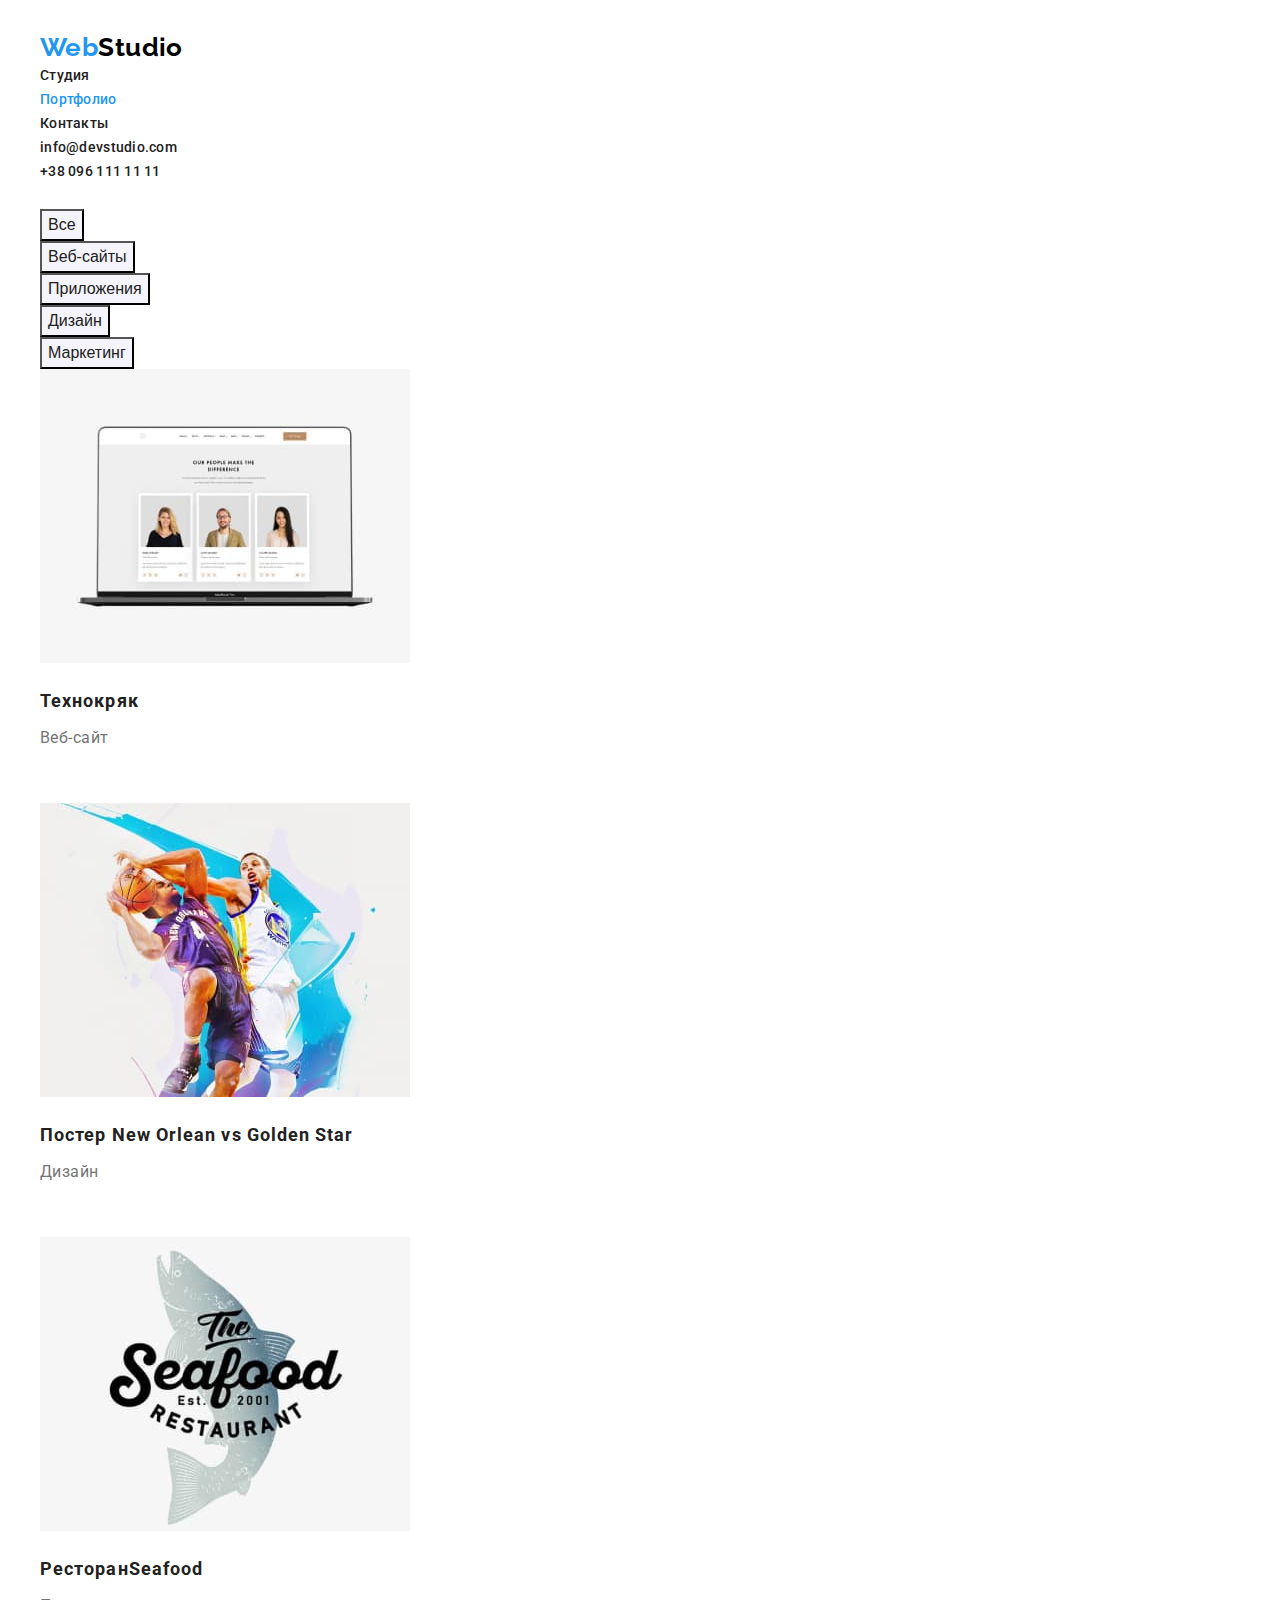
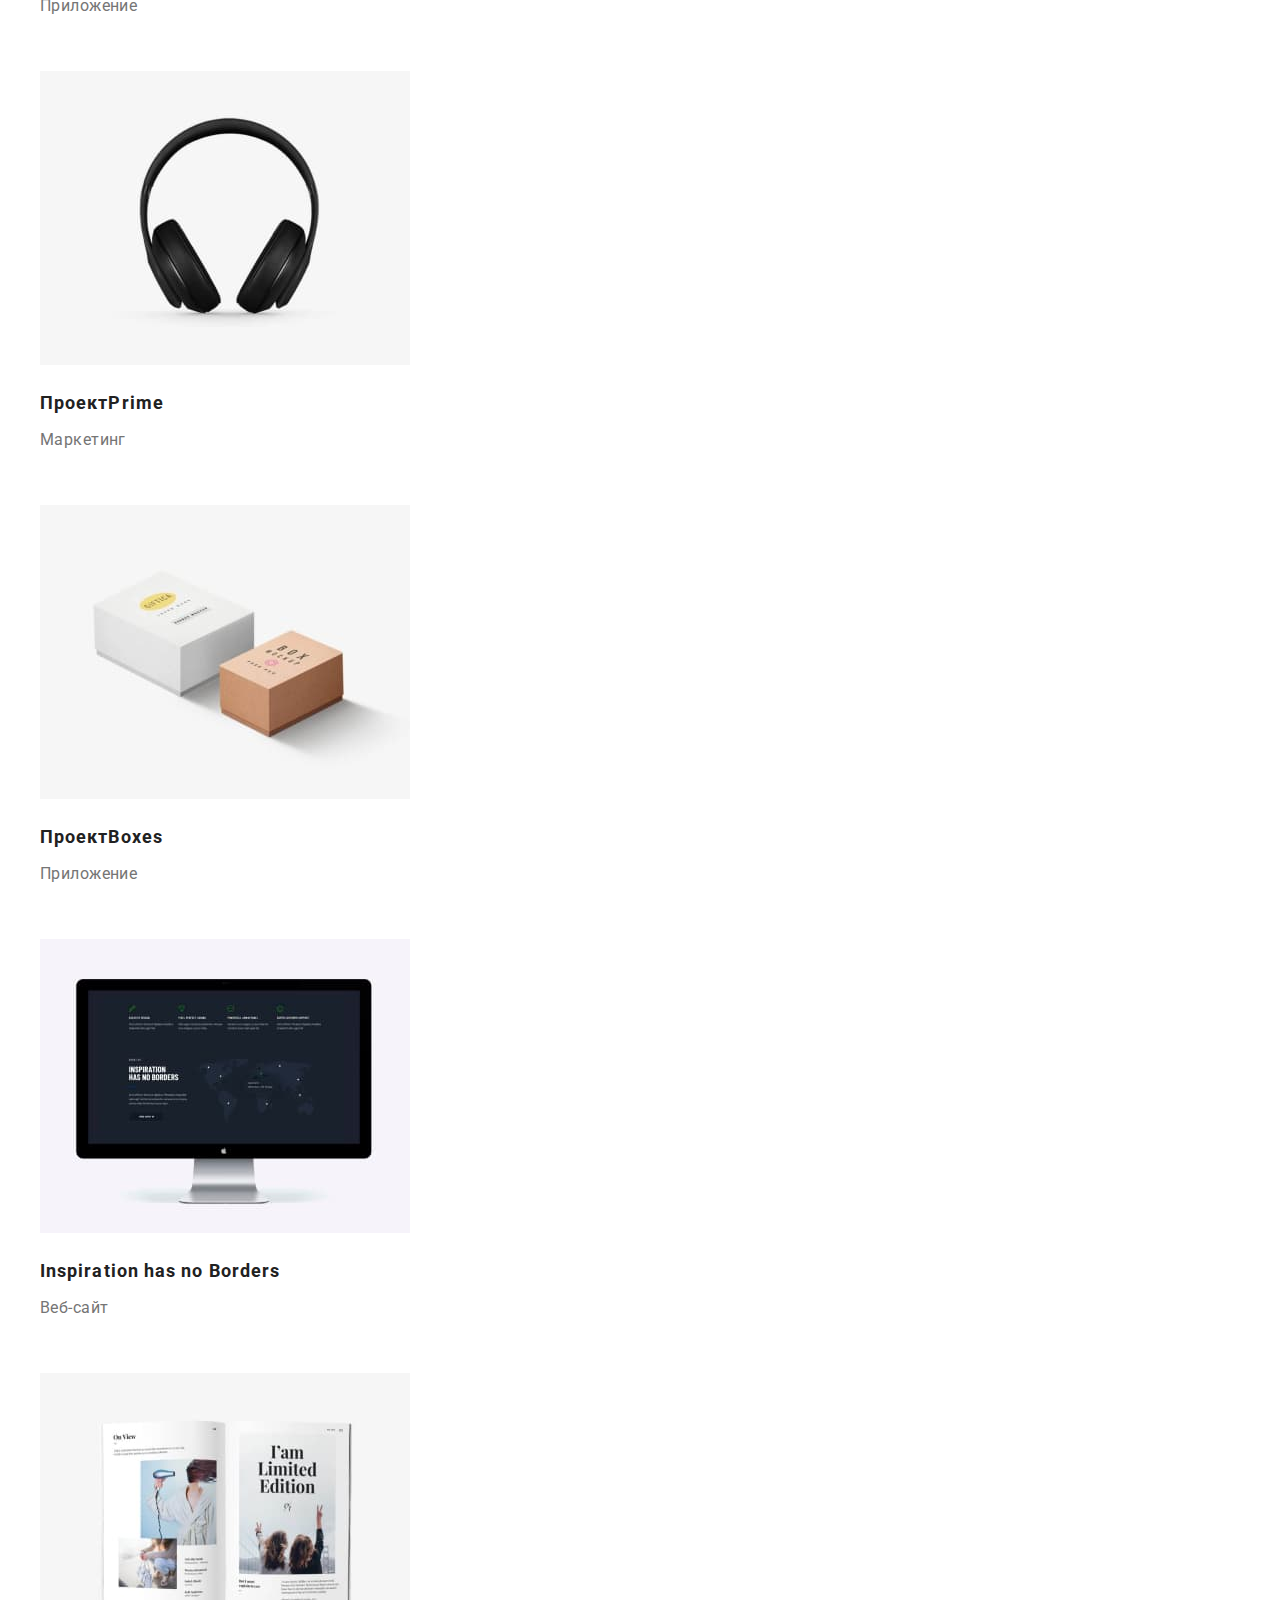
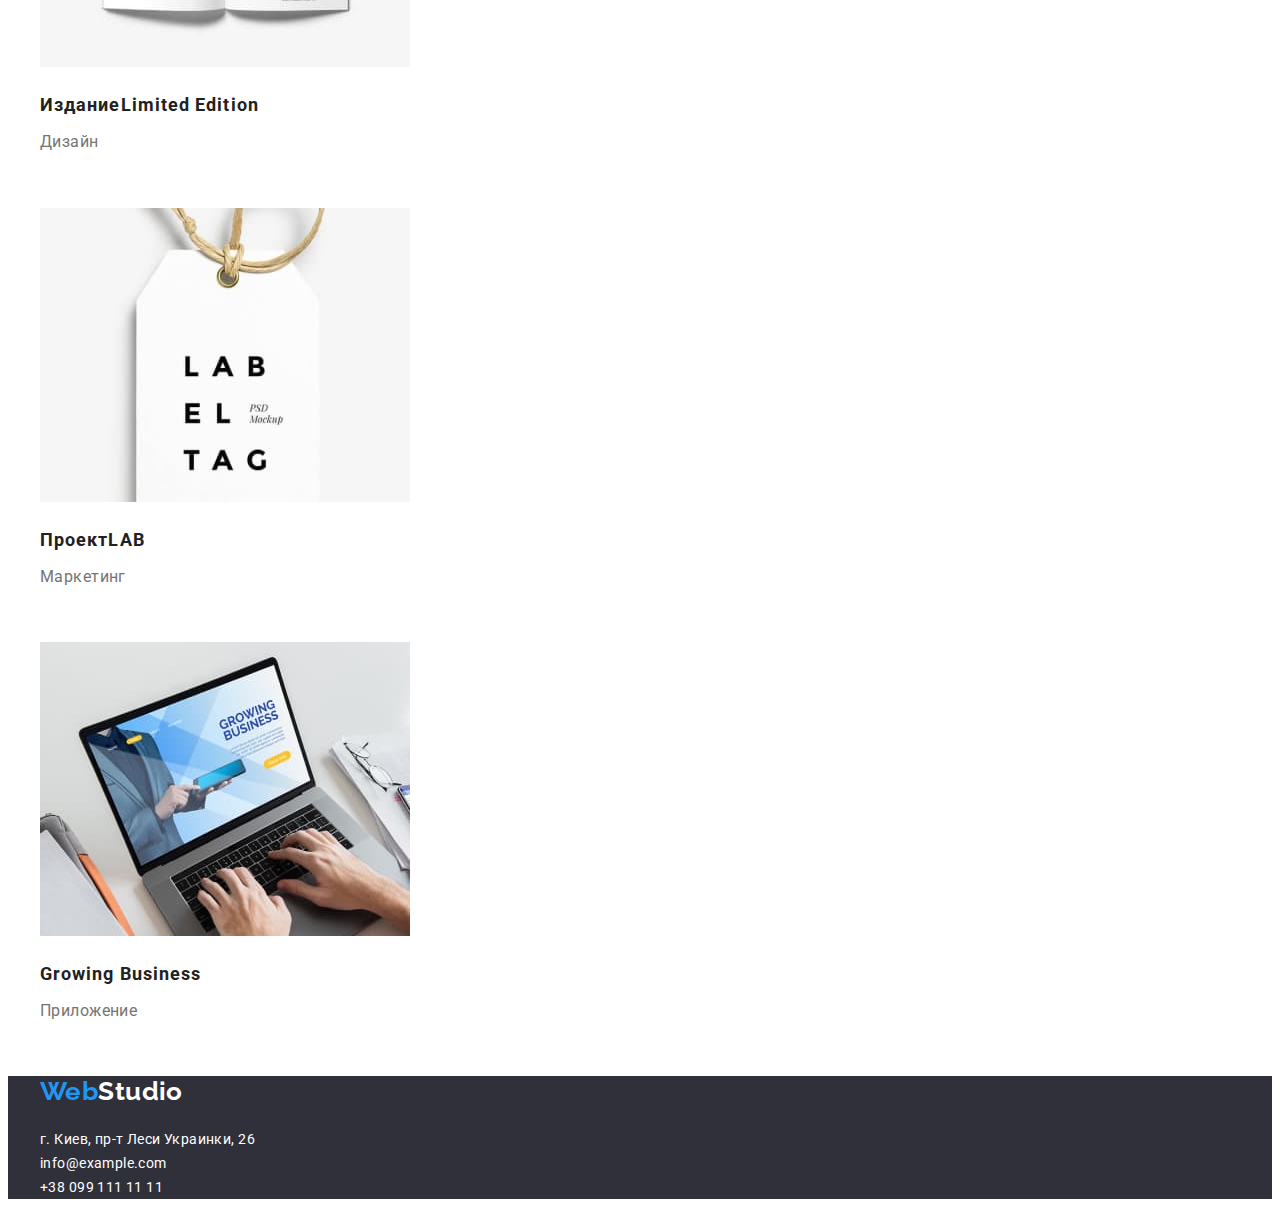
==== portfolio.html @ 430bfb93 "контейнер 1200" ====
<!DOCTYPE html>
<html lang="ru">
<head>
    <meta charset="UTF-8">
    <meta http-equiv="X-UA-Compatible" content="IE=edge">
    <meta name="viewport" content="width=device-width, initial-scale=1.0">
    <title >Студия</title>
    <link rel="preconnect" href="https://fonts.googleapis.com">
    <link rel="preconnect" href="https://fonts.gstatic.com" crossorigin>
    <link href="https://fonts.googleapis.com/css2?family=Raleway:wght@700&family=Roboto:wght@400;500;700;900&display=swap"
          rel="stylesheet">
    <link rel="stylesheet" href="css/styles.css">
</head>
<body>
  <header class="header">
      <div class="container">
      <nav>
          <a href="./index.html" class="link header-logo"><span class="header-logo-design">Web</span>Studio</a>
      <ul class="header-site-nav">
        <li class="list"><a href="./index.html" class="link">Студия</a></li>
        <li class="list"><a href="./portfolio.html" class="link header-current">Портфолио</a></li>
        <li class="list"><a href="" class="link">Контакты</a></li>
      </ul>
      </nav>
      <ul class="header-site-auth">
        <li class="list"><a href="mailto:info@devstudio.com" class="link" target="blank" rel="noopener noreferrer">info@devstudio.com</a></li>
        <li class="list"><a href="tel:+380961111111" class="link">+38 096 111 11 11</a></li>  
      </ul> 
    </div>
  </header> 
  <main>
<!--Навигация по проектам-->
      <section class="section">    
        <div class="container">  
        <h2 class="section-title gallery-visually-hidden">Галерея</h2>
        <ul>
            <li class="list"><button type="button" class="sacondary-button">Все</button></li>
            <li class="list"><button type="button" class="sacondary-button">Веб-сайты</button></li>
            <li class="list"><button type="button" class="sacondary-button">Приложения</button></li>
            <li class="list"><button type="button" class="sacondary-button">Дизайн</button></li>
            <li class="list"><button type="button" class="sacondary-button">Маркетинг</button></li>
        </ul>
<!--Проекты-->         
        <ul class="gallery">
            <li class="list">
                <img class="gallery-photo"
                     src="./images/img-8.jpg" 
                     alt="изображение странички веб-сайта ТЕХНОКРЯК " 
                     width="370" height="294"/>
                <h3 class="title-works">Технокряк</h3>
                <p class="kind-works">Веб-сайт</p>
            </li>
            <li class="list">
                <img class="gallery-photo"
                     src="./images/img-9.jpg" 
                     alt="Постер с изображением двух баскетболистов" 
                     width="370" height="294"/>
                <h3 class="title-works" >Постер <span lang="en">New Orlean vs Golden Star</span></h3>
                <p class="kind-works">Дизайн</p>
            </li>
            <li class="list">
                <img class="gallery-photo"
                     src="./images/img-10.jpg" 
                     alt="Эмблема ресторана Seafood" 
                     width="370" height="294"/>
                <h3 class="title-works">Ресторан<span lang="en">Seafood</span></h3>
                <p class="kind-works">Приложение</p>
            </li>
            <li class="list">
                <img class="gallery-photo"
                     src="./images/img-11.jpg" 
                     alt="Накладные наушники" 
                     width="370" height="294"/>
                <h3 class="title-works">Проект<span lang="en">Prime</span></h3>
                <p class="kind-works">Маркетинг</p>
            </li>
            <li class="list">
                <img class="gallery-photo"
                     src="./images/img-12.jpg" 
                     alt="Две брендовые коробки" 
                     width="370" height="294"/>
                <h3 class="title-works">Проект<span lang="en">Boxes</span></h3>
                <p class="kind-works">Приложение</p>
            </li>
            <li class="list">
                <img class="gallery-photo"
                     src="./images/img-13.jpg" 
                     alt="Монитор" 
                     width="370" height="294"/>
                <h3 class="title-works"><span lang="en">Inspiration has no Borders</span></h3>
                <p class="kind-works">Веб-сайт</p>
            </li>
            <li class="list">
                <img class="gallery-photo"
                     src="./images/img-14.jpg" 
                     alt="Разворот журнала" 
                     width="370" height="294"/>
                <h3 class="title-works">Издание<span lang="en">Limited Edition</span></h3>
                <p class="kind-works">Дизайн</p>
            </li>
            <li class="list">
                <img class="gallery-photo"
                     src="./images/img-15.jpg" 
                     alt="Лейба" 
                     width="370" height="294"/>
                <h3 class="title-works">Проект<span lang="en">LAB</span></h3>
                <p class="kind-works">Маркетинг</p>
            </li>
            <li class="list">
                <img class="gallery-photo"
                     src="./images/img-16.jpg" 
                     alt="Лейба" 
                     width="370" height="294"/>
                <h3 class="title-works"><span lang="en">Growing Business</span></h3>
                <p class="kind-works">Приложение</p>
            </li>
        </ul>  
           </div>
    </section>
    </main>
<footer class="footer">
    <div class="container">  
    <a href="./index.html" class="link logo footer-logo"><span class="footer-logo-design">Web</span>Studio</a>
    <address class="footer-contact">         
        <ul class="futer-item">
            <li class="list">
              <a href="https://goo.gl/maps/m2iQLEwshqFkQVWR6" target="blank" rel="noopener noreferrer" 
              class="link contact-location">г. Киев, пр-т Леси Украинки, 26</a></li>
            <li class="list">
              <a href="mailto:info@example.com" target="blank" rel="noopener noreferrer" class="link">
                info@example.com</a></li>
            <li class="list">
              <a href="tel:+380991111111" class="link">+38 099 111 11 11</a></li>
       </ul>
    </address>  
    </div> 
</footer>
</body>
</html>
---- css/styles.css ----
:root {
    --primary-text-color: #757575;
    --title-text-color: #212121;
    --accent-color: #2196f3;
    --white-color: #ffffff;
    --logo-text-color: #000000;
    --sacondary-white-color: #ffffff;
    --primary-background-color: #f5f4fa;
    --sacondary-background-color: #e5e5e5;
    --footer-bacground-color: #2f303a;}  
  body {
    font-family: Roboto, sans-serif;
    color: var(--primary-text-color);
    
    font-size: 14px;
    line-height: 1.71;
    letter-spacing: 0.03em;}  
    
    p, h1, h2, h3, h4, h5, h6 {margin: 0;}
    ul {margin: 0; padding: 0;}

    button {cursor: pointer;}

    img {display: block;}

  .list {list-style: none;}
  .link {text-decoration: none;}  

.container {
  width: 1200px;
  padding-left: 15px;
  padding-right: 15px;
  margin: 0 auto;  
}

  .header-logo {
    font-family: Raleway;
    font-weight: 700;
    font-size: 26px;
    line-height: 1.19;
    color: var(--logo-text-color);}
  .header-logo-design {color: var(--accent-color);}
  /* .logo:hover,.logo:focus {color: var(--accent-color);} */  
  .section-title {
    font-weight: 700;
    font-size: 36px;
    line-height: 1.17;
    text-align: center;
    color: var(--title-text-color);}  
  .advantage-visually-hidden {
    position: absolute;
    width: 1px;
    height: 1px;
    margin: -1px;
    padding: 0;
    overflow: hidden;
    border: 0;
    clip: rect(0 0 0 0);}
/* Навигация */  
  .header {
    background-color: var(--white-color);
    padding-top: 24px;
    padding-bottom: 25px;}  

  .header-site-nav .link:hover,
  .header-site-nav .link:focus,
  .header-site-auth .link:hover,
  .header-site-auth .link:focus,
  .futer-item .link:hover,
  .futer-item .link:focus {color: var(--accent-color);}
  
  .header-site-nav .link {
    font-weight: 500;
    line-height: 1.14;
    letter-spacing: 0.02em;
    color: var(--title-text-color);}
  .header-site-nav .link.header-current {color: var(--accent-color);}  
  .header-site-auth .link {
    font-weight: 500;
    line-height: 1.14;
    letter-spacing: 0.02em;
    color: var(--title-text-color);}  
/* Герой */    
.hero {background-color: #2f303a;
       
       padding: 200px 452px 200px 452px;     
   }
.hero-title {
    font-weight: 900;
    font-size: 44px;
    line-height: 1.36;
    text-align: center;
    letter-spacing: 0.06em;
    text-transform: uppercase;
    color: var(--white-color);}
        
    .hero-button {
    font-weight: 700;
    font-size: 16px;
    line-height: 1.88;
    letter-spacing: 0.06em;
    color: var(--white-color);
    background-color: #188ce8;   
    margin-top: 40px;
    }
  .container-hero { 
  height: 600px;  
  padding-top: 200px;
  padding-left: 452px;
  padding-right: 452px;
  padding-bottom: 280px;
   }
      
/* Преимущества */  
    .section-advantage {
      padding-top: 94px;
      padding-bottom: 94px;
    }
    
    .advantage-title {
    font-weight: 700;
    line-height: 1.14;
    text-transform: uppercase;
    color: var(--title-text-color);
    margin-bottom: 10px;
     }

/* Чем мы занимаемся */
   .directions-photo {display: block;}  
/* Наша команда */
    .our-team .our-team-employee {
    font-weight: 500;
    font-size: 16px;
    line-height: 1.19;
    color: var(--title-text-color);}  
   .our-team .our-team-position {
    font-size: 16px;
    line-height: 1.19;}  
/* Футер */  
   .footer {background-color: var(--footer-bacground-color);}
   .footer-logo {
    font-family: Raleway;
    font-weight: 700;
    font-size: 26px;
    line-height: 1.19;
    color: var(--white-color);}  
    .footer-logo-design {color: var(--accent-color);}
    .footer-contact .futer-item {margin-top: 20px;}  
    .footer-contact {font-style: normal;}  
    .futer-item .link {color: var(--sacondary-white-color);}
    .footer-contact .contact-location {color: var(--white-color);}  
/* Кнопки */
    .sacondary-button:hover {
    color: var(--white-color);
    background-color: var(--accent-color);}
   .hero-primary-button {
    color: var(--white-color);
    background-color: var(--accent-color);
    cursor: pointer;}
   .sacondary-button {
    color: var(--title-text-color);
    background-color: var(--primary-background-color);
    font-weight: 500;
    font-size: 16px;
    line-height: 1.63;
    cursor: pointer;}  
 
    /* Портфолио */  
/* Навигация по проектам */  
   .gallery-visually-hidden {
    position: absolute;
    width: 1px;
    height: 1px;
    margin: -1px;
    padding: 0;
    overflow: hidden;
    border: 0;
    clip: rect(0 0 0 0);}
   .list .title-works {
    margin-top: 0px;
    margin-bottom: 4px;
    padding-top: 0px;
    padding-bottom: 0px;
 /* background-color: yellow; */
    font-weight: 700;
    font-size: 18px;
    line-height: 2;
    letter-spacing: 0.06em;
    color: var(--title-text-color);}
  .list .kind-works {
    margin-top: 0px;
    margin-bottom: 50px;
    padding-top: 0px;
    padding-bottom: 0px;
    /* background-color: royalblue; */
    font-size: 16px;
    line-height: 1.88;}
  .gallery-photo {
    display: block;
    margin-bottom: 20px;}
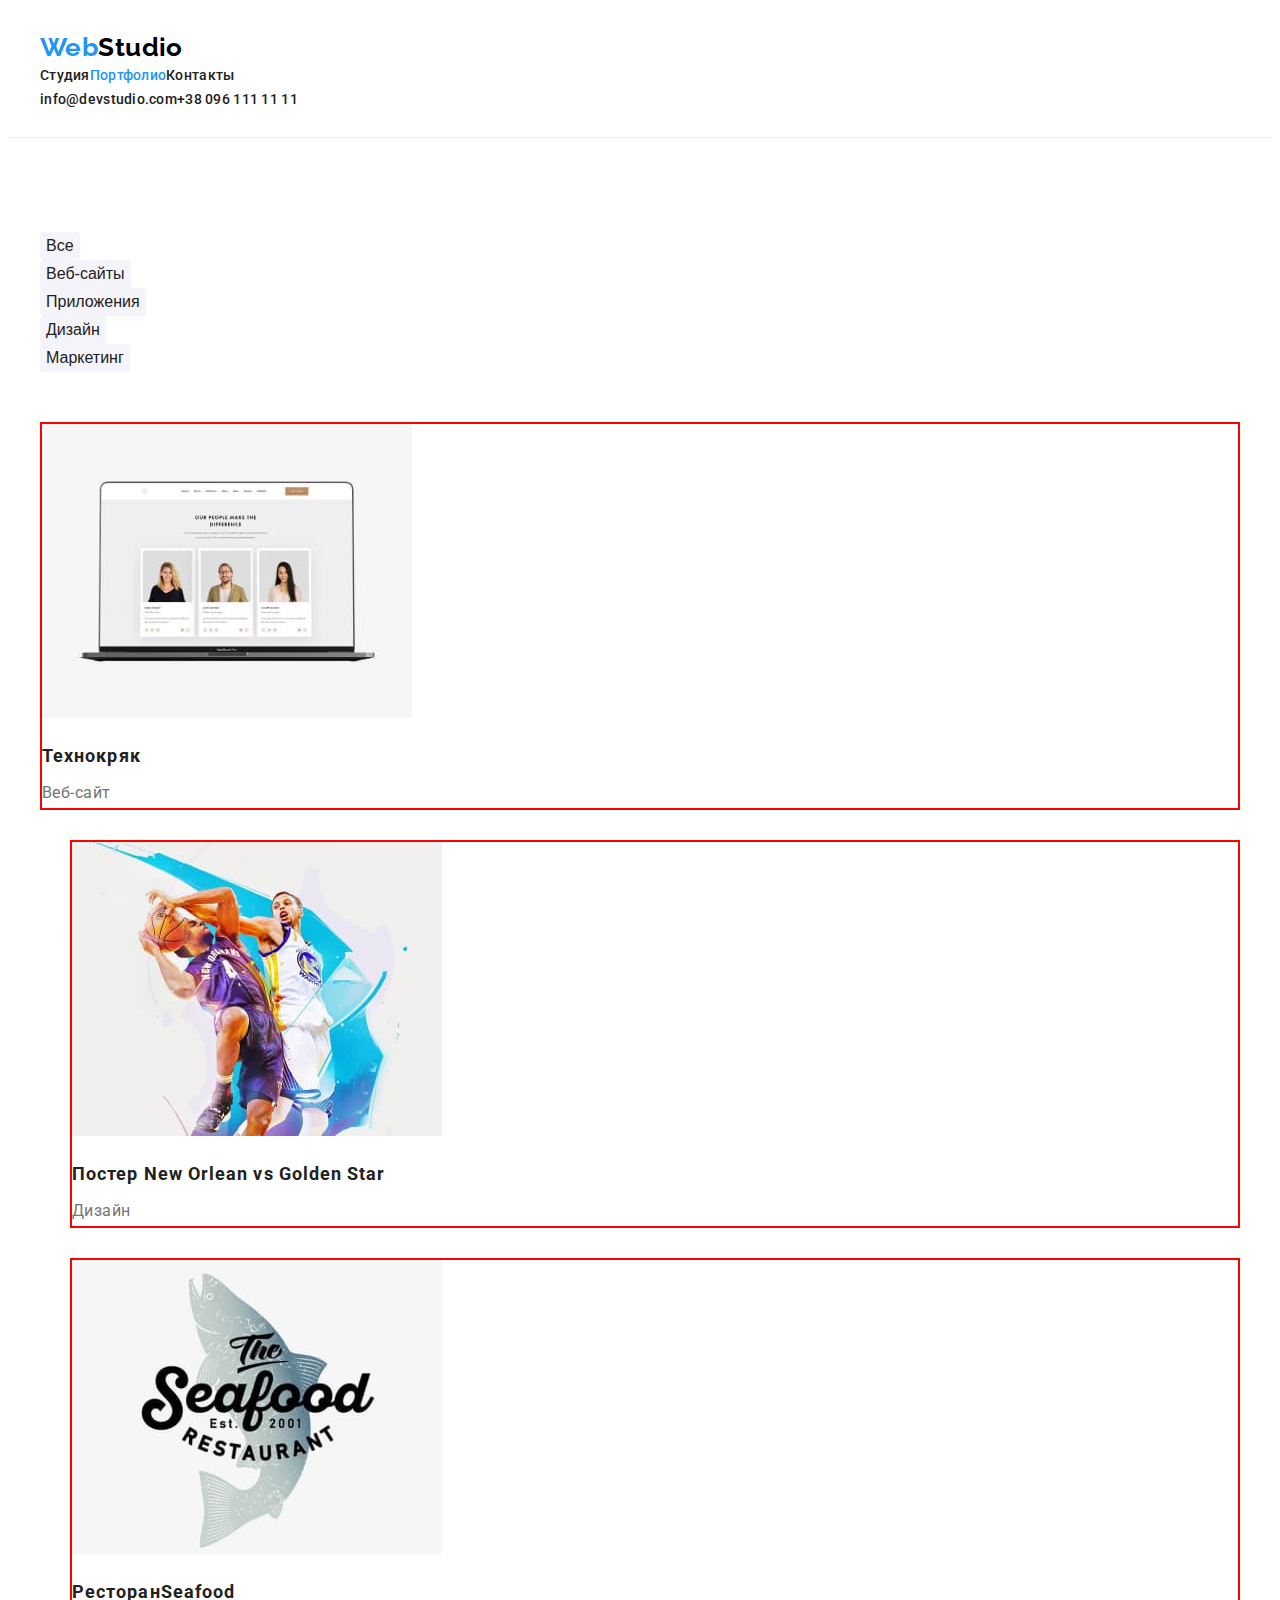
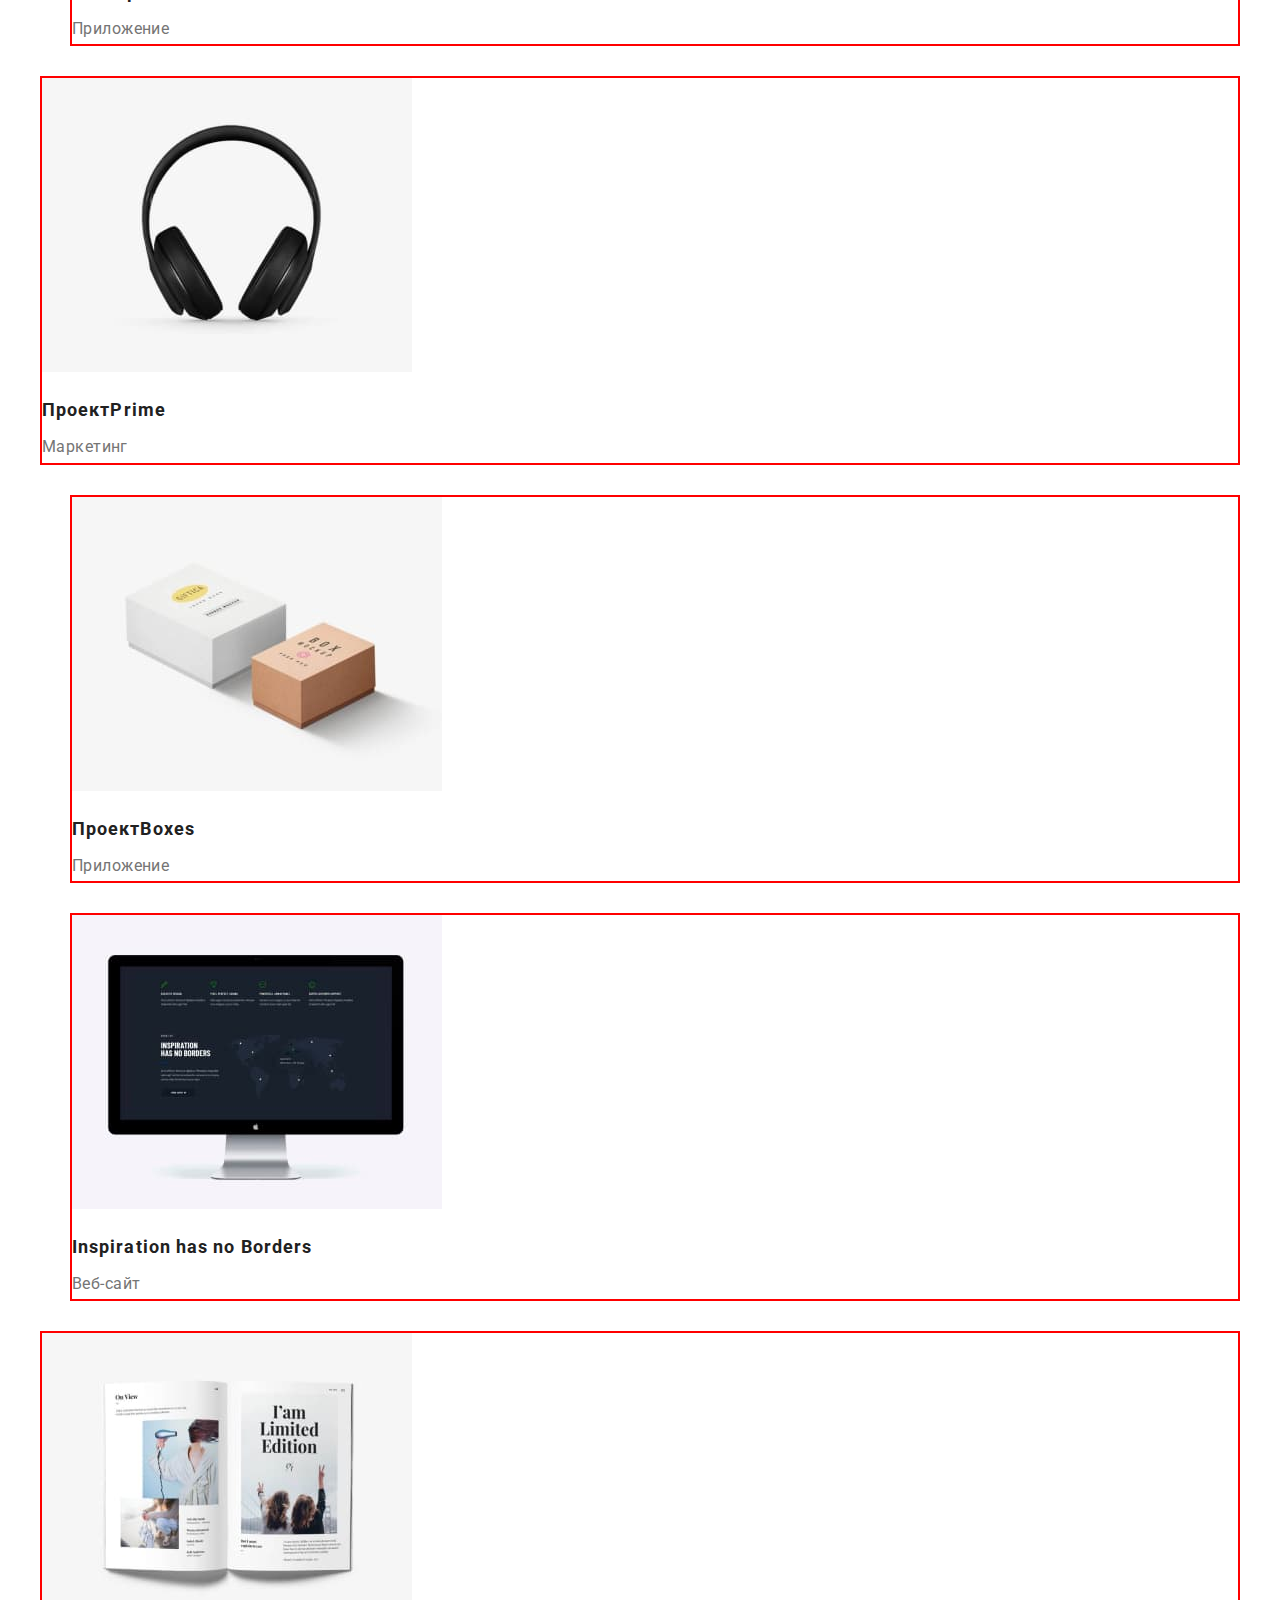
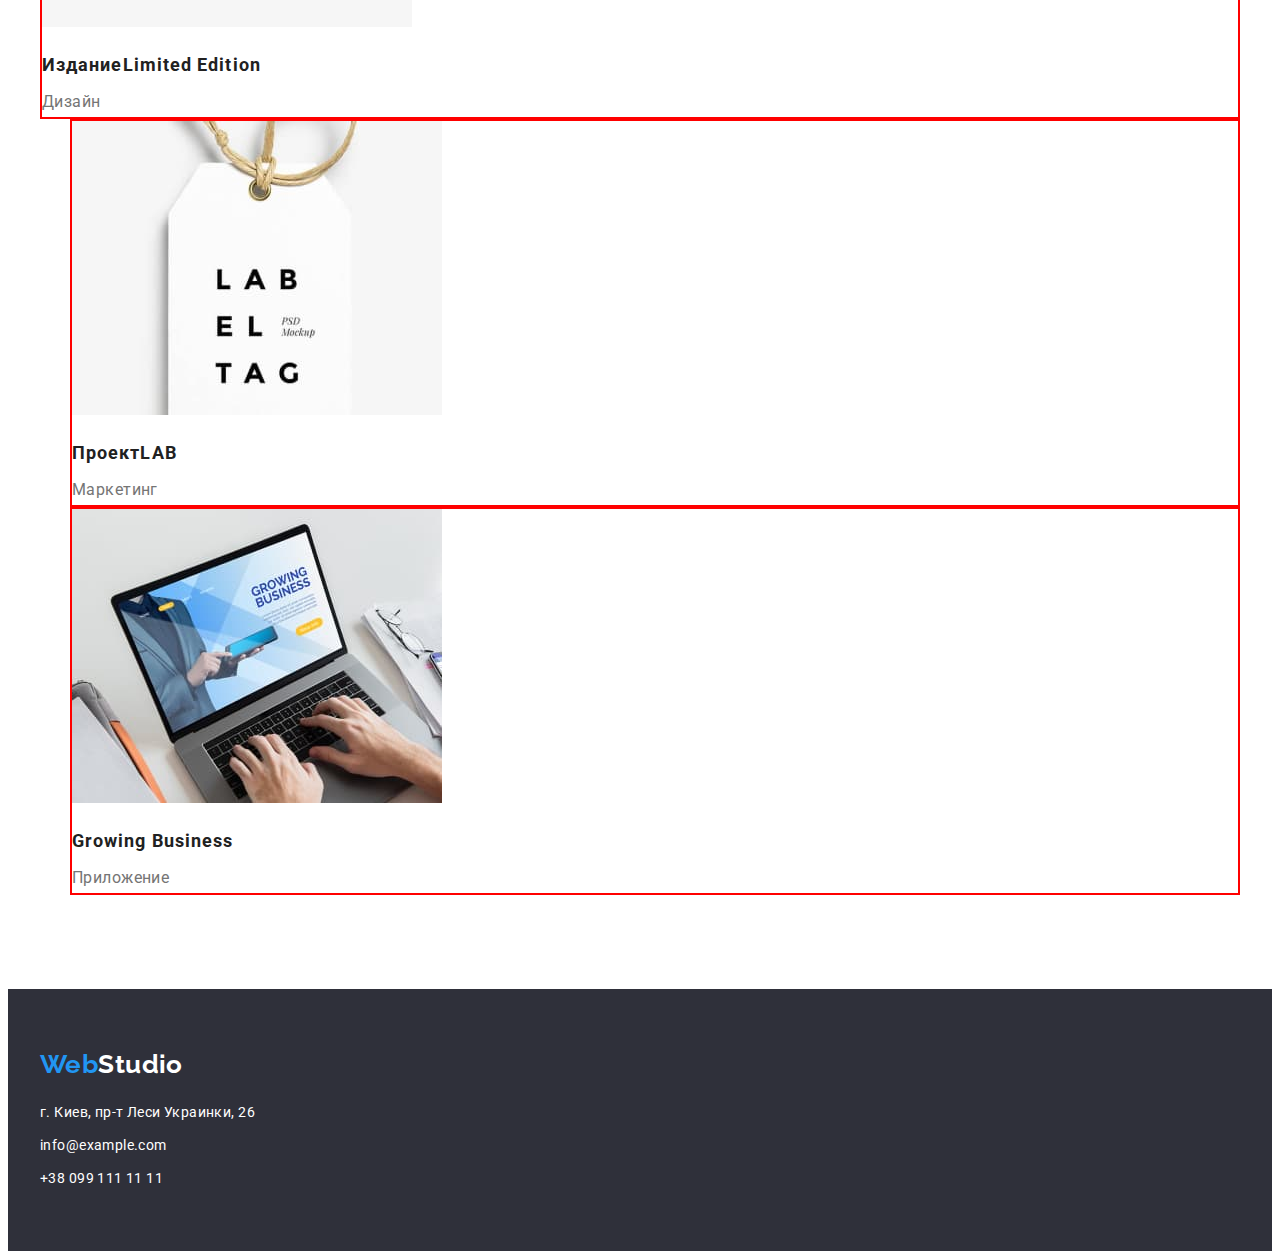
==== commit 79af3d8f: "flex-box start" ====
--- a/portfolio.html
+++ b/portfolio.html
@@ -30,10 +30,10 @@
   </header> 
   <main>
 <!--Навигация по проектам-->
-      <section class="section">    
-        <div class="container">  
+      <section class="section-projects">    
+        <div class="container header-container">  
         <h2 class="section-title gallery-visually-hidden">Галерея</h2>
-        <ul>
+        <ul class="gallery-nav">
             <li class="list"><button type="button" class="sacondary-button">Все</button></li>
             <li class="list"><button type="button" class="sacondary-button">Веб-сайты</button></li>
             <li class="list"><button type="button" class="sacondary-button">Приложения</button></li>
--- a/css/styles.css
+++ b/css/styles.css
@@ -8,10 +8,12 @@
     --primary-background-color: #f5f4fa;
     --sacondary-background-color: #e5e5e5;
     --footer-bacground-color: #2f303a;}  
+     
+
+
   body {
     font-family: Roboto, sans-serif;
-    color: var(--primary-text-color);
-    
+    color: var(--primary-text-color);    
     font-size: 14px;
     line-height: 1.71;
     letter-spacing: 0.03em;}  
@@ -21,17 +23,19 @@
 
     button {cursor: pointer;}
 
-    img {display: block;}
+    img {display: block;
+         max-width: 100%;
+         height: auto;}
 
   .list {list-style: none;}
+
   .link {text-decoration: none;}  
 
 .container {
   width: 1200px;
   padding-left: 15px;
   padding-right: 15px;
-  margin: 0 auto;  
-}
+  margin: 0 auto;}
 
   .header-logo {
     font-family: Raleway;
@@ -39,14 +43,17 @@
     font-size: 26px;
     line-height: 1.19;
     color: var(--logo-text-color);}
+
   .header-logo-design {color: var(--accent-color);}
-  /* .logo:hover,.logo:focus {color: var(--accent-color);} */  
+  
   .section-title {
     font-weight: 700;
     font-size: 36px;
     line-height: 1.17;
     text-align: center;
-    color: var(--title-text-color);}  
+    color: var(--title-text-color);    
+    padding-bottom: 50px;} 
+
   .advantage-visually-hidden {
     position: absolute;
     width: 1px;
@@ -56,11 +63,14 @@
     overflow: hidden;
     border: 0;
     clip: rect(0 0 0 0);}
+
 /* Навигация */  
   .header {
     background-color: var(--white-color);
-    padding-top: 24px;
-    padding-bottom: 25px;}  
+    border-bottom: #ECECEC solid 1px;
+    padding: 24px 0px 25px 0px;    
+    }  
+    
 
   .header-site-nav .link:hover,
   .header-site-nav .link:focus,
@@ -73,18 +83,30 @@
     font-weight: 500;
     line-height: 1.14;
     letter-spacing: 0.02em;
-    color: var(--title-text-color);}
+    color: var(--title-text-color);
+    }
+
   .header-site-nav .link.header-current {color: var(--accent-color);}  
   .header-site-auth .link {
     font-weight: 500;
     line-height: 1.14;
     letter-spacing: 0.02em;
     color: var(--title-text-color);}  
+ /*.header-container {display: flex;}
+ .header-site-nav {display: flex;}
+ .header-site-auth {display: flex;}*/
+
+ /*.content-nav {display: flex;}*/
+ /*.header-site {display: flex;}*/
+ .content-nav, .header-site-nav, .header-site-auth {display: flex;}
+
+  
+   
+
+  
 /* Герой */    
 .hero {background-color: #2f303a;
-       
-       padding: 200px 452px 200px 452px;     
-   }
+       padding: 200px 452px 200px 452px;}
 .hero-title {
     font-weight: 900;
     font-size: 44px;
@@ -93,30 +115,23 @@
     letter-spacing: 0.06em;
     text-transform: uppercase;
     color: var(--white-color);}
-        
-    .hero-button {
-    font-weight: 700;
-    font-size: 16px;
-    line-height: 1.88;
-    letter-spacing: 0.06em;
-    color: var(--white-color);
-    background-color: #188ce8;   
-    margin-top: 40px;
-    }
+      
+
   .container-hero { 
   height: 600px;  
   padding-top: 200px;
   padding-left: 452px;
   padding-right: 452px;
-  padding-bottom: 280px;
-   }
+  padding-bottom: 280px;}
       
 /* Преимущества */  
     .section-advantage {
       padding-top: 94px;
       padding-bottom: 94px;
     }
-    
+    .section-advantage.list{
+      margin-right: 30px;
+    }
     .advantage-title {
     font-weight: 700;
     line-height: 1.14;
@@ -127,43 +142,79 @@
 
 /* Чем мы занимаемся */
    .directions-photo {display: block;}  
+   .section-directions {padding-bottom: 94px;}
+
 /* Наша команда */
+
     .our-team .our-team-employee {
     font-weight: 500;
     font-size: 16px;
     line-height: 1.19;
-    color: var(--title-text-color);}  
+    color: var(--title-text-color);}
+
+    .our-team-employee {margin-top: 30px;
+                        margin-bottom: 10px;}  
+
    .our-team .our-team-position {
     font-size: 16px;
-    line-height: 1.19;}  
+    line-height: 1.19;} 
+
+    .section-our-team {padding-top: 94px;
+                       padding-bottom: 94px;}
+    
 /* Футер */  
-   .footer {background-color: var(--footer-bacground-color);}
+   .footer {background-color: var(--footer-bacground-color);
+            padding-top: 60px;
+            padding-bottom: 60px;}
+            
    .footer-logo {
     font-family: Raleway;
     font-weight: 700;
     font-size: 26px;
     line-height: 1.19;
     color: var(--white-color);}  
+
     .footer-logo-design {color: var(--accent-color);}
     .footer-contact .futer-item {margin-top: 20px;}  
-    .footer-contact {font-style: normal;}  
+    .footer-contact {font-style: normal;
+                     margin-top: 20px;}  
     .futer-item .link {color: var(--sacondary-white-color);}
     .footer-contact .contact-location {color: var(--white-color);}  
+    .futer-item .list:not(:first-child){margin-top: 9px;}
+
+
 /* Кнопки */
+    .hero-button {
+    font-weight: 700;
+    font-size: 16px;
+    line-height: 1.88;
+    letter-spacing: 0.06em;
+    color: var(--white-color);
+    background-color: var(--accent-color);   
+    margin-top: 40px;
+    border-radius: 4px;
+    border: 0;}
+    
+    .hero-button:hover {background-color:#188ce8;}
+
     .sacondary-button:hover {
     color: var(--white-color);
     background-color: var(--accent-color);}
+
    .hero-primary-button {
     color: var(--white-color);
     background-color: var(--accent-color);
     cursor: pointer;}
+
    .sacondary-button {
     color: var(--title-text-color);
     background-color: var(--primary-background-color);
     font-weight: 500;
     font-size: 16px;
     line-height: 1.63;
-    cursor: pointer;}  
+    cursor: pointer;
+    border-radius: 4px;
+    border: 0;}  
  
     /* Портфолио */  
 /* Навигация по проектам */  
@@ -176,26 +227,40 @@
     overflow: hidden;
     border: 0;
     clip: rect(0 0 0 0);}
+
    .list .title-works {
     margin-top: 0px;
     margin-bottom: 4px;
     padding-top: 0px;
-    padding-bottom: 0px;
- /* background-color: yellow; */
+    padding-bottom: 0px; 
     font-weight: 700;
     font-size: 18px;
     line-height: 2;
     letter-spacing: 0.06em;
     color: var(--title-text-color);}
+
   .list .kind-works {
-    margin-top: 0px;
-    margin-bottom: 50px;
+    margin-top: 4px;
+    margin-bottom: 0px;
     padding-top: 0px;
-    padding-bottom: 0px;
-    /* background-color: royalblue; */
+    padding-bottom: 0px;    
     font-size: 16px;
     line-height: 1.88;}
+
   .gallery-photo {
     display: block;
     margin-bottom: 20px;}
-  +
+  .section-projects {padding-top: 94px;
+                     padding-bottom: 94px;}
+  .gallery-nav {margin-bottom: 50px;}
+  .gallery>li {margin-left: 30px;
+               margin-bottom: 30px;               
+              border: red 2px solid}
+      
+
+  .gallery>li:nth-child(3n + 1) {margin-left: 0;} 
+  .gallery>li:nth-last-child(-n + 3) {margin-bottom: 0;}
+  .title-works {margin-top: 300px; margin-bottom: 100px;}
+  .kind-works 
+
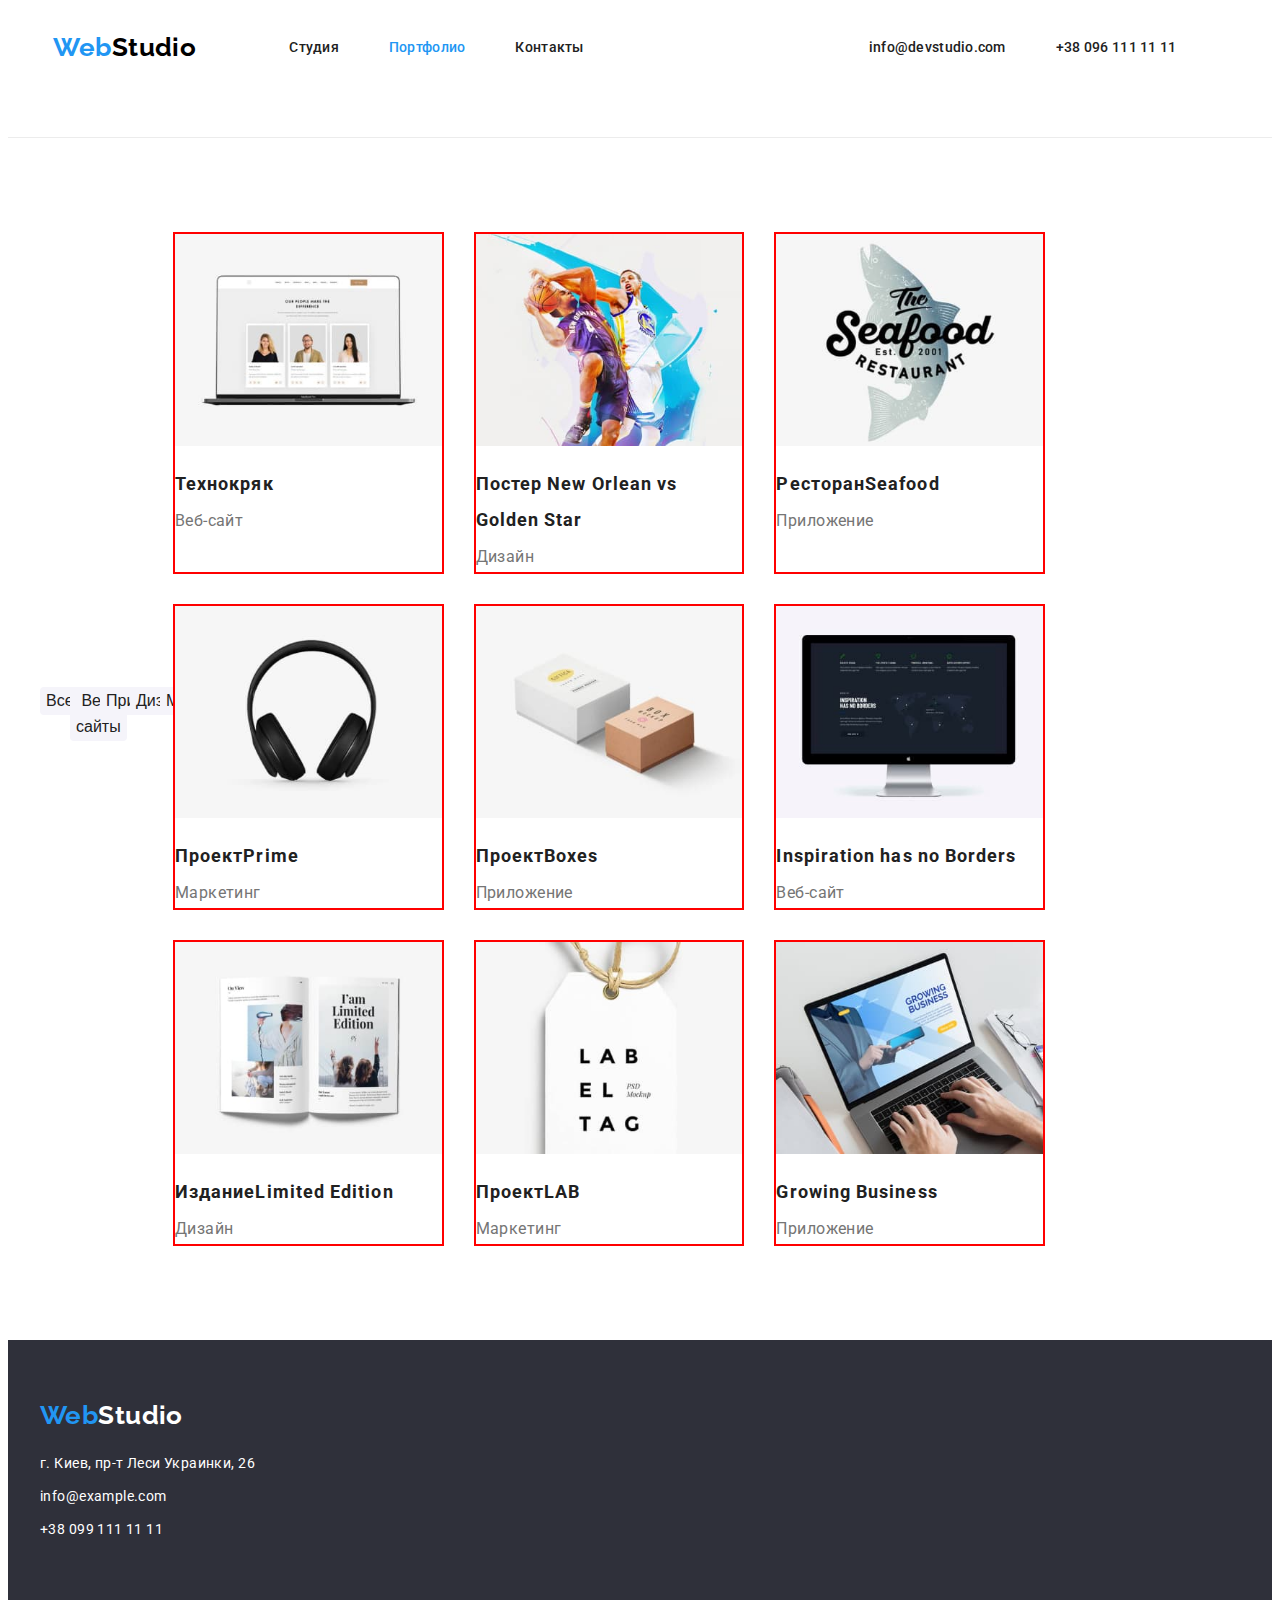
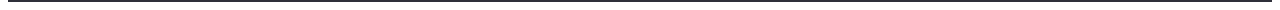
==== commit 3045493f: "не доработаны сетки" ====
--- a/portfolio.html
+++ b/portfolio.html
@@ -9,12 +9,13 @@
     <link rel="preconnect" href="https://fonts.gstatic.com" crossorigin>
     <link href="https://fonts.googleapis.com/css2?family=Raleway:wght@700&family=Roboto:wght@400;500;700;900&display=swap"
           rel="stylesheet">
-    <link rel="stylesheet" href="css/styles.css">
+    <link rel="stylesheet" href="https://cdnjs.cloudflare.com/ajax/libs/modern-normalize/1.1.0/modern-normalize.min.css" integrity="sha512-wpPYUAdjBVSE4KJnH1VR1HeZfpl1ub8YT/NKx4PuQ5NmX2tKuGu6U/JRp5y+Y8XG2tV+wKQpNHVUX03MfMFn9Q==" crossorigin="anonymous" referrerpolicy="no-referrer" />
+    <link rel="stylesheet" href="./css/styles.css">
 </head>
 <body>
   <header class="header">
-      <div class="container">
-      <nav>
+      <div class="container header-container">
+      <nav class="content-nav">
           <a href="./index.html" class="link header-logo"><span class="header-logo-design">Web</span>Studio</a>
       <ul class="header-site-nav">
         <li class="list"><a href="./index.html" class="link">Студия</a></li>
--- a/css/styles.css
+++ b/css/styles.css
@@ -42,7 +42,9 @@
     font-weight: 700;
     font-size: 26px;
     line-height: 1.19;
-    color: var(--logo-text-color);}
+    color: var(--logo-text-color);
+    margin-right: 93px;
+    padding-left: auto;}
 
   .header-logo-design {color: var(--accent-color);}
   
@@ -68,8 +70,8 @@
   .header {
     background-color: var(--white-color);
     border-bottom: #ECECEC solid 1px;
-    padding: 24px 0px 25px 0px;    
-    }  
+    padding: 24px 0px 25px 0px; 
+    height: 80px;}  
     
 
   .header-site-nav .link:hover,
@@ -84,29 +86,40 @@
     line-height: 1.14;
     letter-spacing: 0.02em;
     color: var(--title-text-color);
-    }
+    padding-top: 32px;
+    padding-bottom: 32px;
+    flex-shrink:1}
+    .header-site-nav .list:nth-child(2) {margin: 0px 50px 0px 50px;}
+    .header-site-nav .list:nth-child(3) {margin-right: 285px;}
+    .header-site-auth .link:nth-child(1) {margin-right: 50px;}
+    .header-site-auth .link:nth-last-child(2) {padding-right: auto; }
 
   .header-site-nav .link.header-current {color: var(--accent-color);}  
   .header-site-auth .link {
     font-weight: 500;
     line-height: 1.14;
     letter-spacing: 0.02em;
-    color: var(--title-text-color);}  
- /*.header-container {display: flex;}
- .header-site-nav {display: flex;}
- .header-site-auth {display: flex;}*/
-
- /*.content-nav {display: flex;}*/
- /*.header-site {display: flex;}*/
- .content-nav, .header-site-nav, .header-site-auth {display: flex;}
-
+    color: var(--title-text-color);
+    padding-top: 32px;
+    padding-bottom: 32px;
+    flex-shrink:1}
+    
+    .header-container {
+                      flex-direction: row;
+                      display: flex;
+                      align-items: center;
+                      justify-content: center;                      }
+
+ .header-container, .content-nav,
+ .header-site-nav, .header-site-auth {display: flex;
+                                      align-items: center;}
+ 
   
    
 
   
 /* Герой */    
-.hero {background-color: #2f303a;
-       padding: 200px 452px 200px 452px;}
+.hero {background-color: #2f303a;}
 .hero-title {
     font-weight: 900;
     font-size: 44px;
@@ -114,35 +127,54 @@
     text-align: center;
     letter-spacing: 0.06em;
     text-transform: uppercase;
-    color: var(--white-color);}
+    color: var(--white-color);
+    max-width: 55%;
+    margin-left: auto;
+    margin-right: auto;}
       
 
-  .container-hero { 
-  height: 600px;  
-  padding-top: 200px;
-  padding-left: 452px;
-  padding-right: 452px;
-  padding-bottom: 280px;}
+  .container-hero {
+   padding: 200px 0px 200px 0px;
+   text-align: center;
+   }
       
 /* Преимущества */  
     .section-advantage {
       padding-top: 94px;
-      padding-bottom: 94px;
-    }
-    .section-advantage.list{
-      margin-right: 30px;
-    }
-    .advantage-title {
-    font-weight: 700;
+      padding-bottom: 94px;}
+
+    .section-advantage.list
+    {margin-right: 30px;}
+
+    .advantage-title 
+    {font-weight: 700;
     line-height: 1.14;
     text-transform: uppercase;
     color: var(--title-text-color);
-    margin-bottom: 10px;
-     }
+    margin-bottom: 10px;}
+
+    .advantage-site-nav 
+    {display: flex;
+    flex-wrap: wrap;
+    margin-left: -30px;}
+
+    .advantage-site-nav .list 
+    {width: calc(100% / 4 - 30px);
+    margin-left: 30px;
+    text-align: center;}
 
 /* Чем мы занимаемся */
    .directions-photo {display: block;}  
    .section-directions {padding-bottom: 94px;}
+   
+   .directions-photos 
+   {display: flex;
+    flex-wrap: wrap;
+    margin-left: -30px;}
+   .directions-photos .list {width: calc(100% / 4 - 30px);
+    margin-left: 30px;
+    text-align: center;}
+
 
 /* Наша команда */
 
@@ -161,6 +193,13 @@
 
     .section-our-team {padding-top: 94px;
                        padding-bottom: 94px;}
+.master-list {display: flex;
+              flex-wrap: wrap;
+              margin-left: -30px;}
+.master-list .list {width: calc(100% / 4 - 30px);
+                    margin-left: 30px;
+                    text-align: center;}
+
     
 /* Футер */  
    .footer {background-color: var(--footer-bacground-color);
@@ -191,9 +230,10 @@
     letter-spacing: 0.06em;
     color: var(--white-color);
     background-color: var(--accent-color);   
-    margin-top: 40px;
+    margin-top: 30px;
     border-radius: 4px;
-    border: 0;}
+    border: 0;
+    }
     
     .hero-button:hover {background-color:#188ce8;}
 
@@ -257,7 +297,23 @@
   .gallery>li {margin-left: 30px;
                margin-bottom: 30px;               
               border: red 2px solid}
-      
+
+  .gallery-nav 
+  {display: flex;
+  flex-wrap: wrap;
+  margin-left: -30px;}
+
+  .gallery-nav .list
+   {width: calc(100% / 6 - 30px);
+   margin-left: 30px;
+   text-align: center;}
+
+
+  .gallery {display: flex;
+           flex-wrap: wrap;}
+   
+  .gallery .list 
+  {width: calc(100% / 4);}
 
   .gallery>li:nth-child(3n + 1) {margin-left: 0;} 
   .gallery>li:nth-last-child(-n + 3) {margin-bottom: 0;}
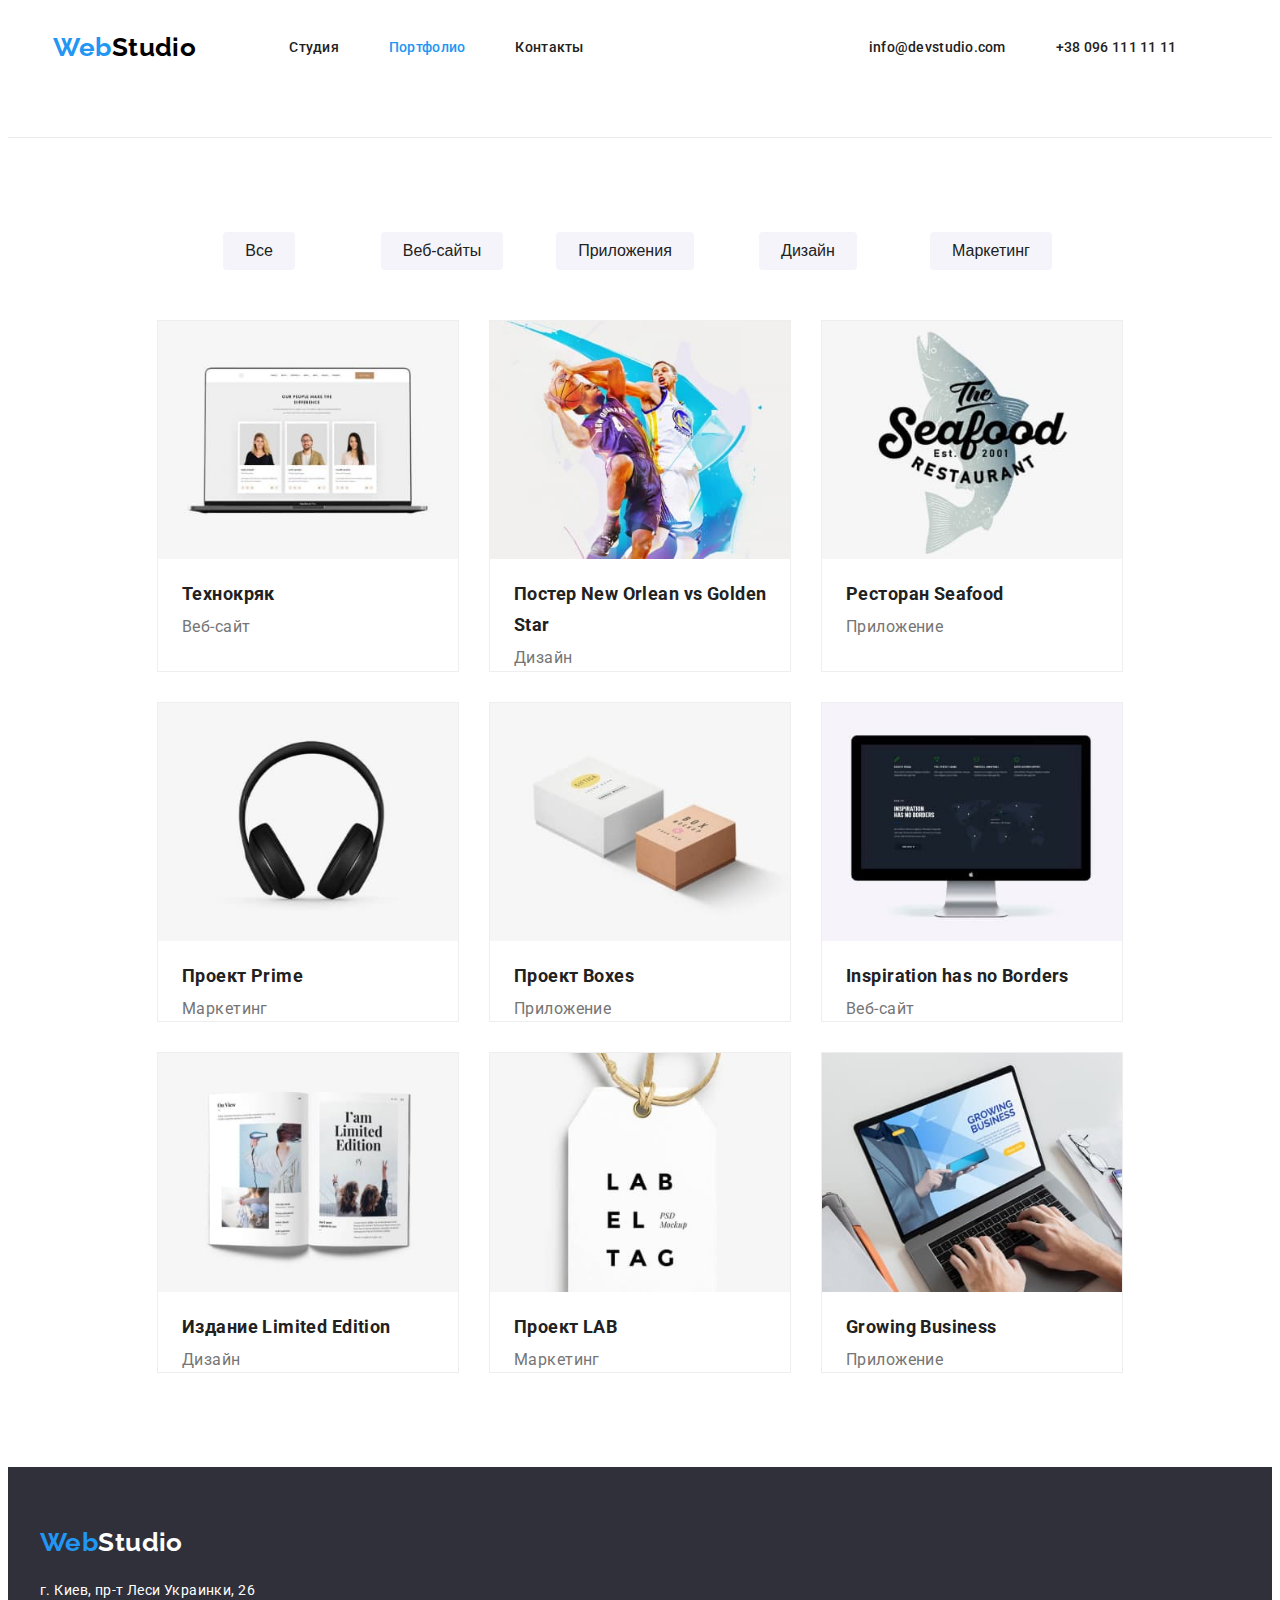
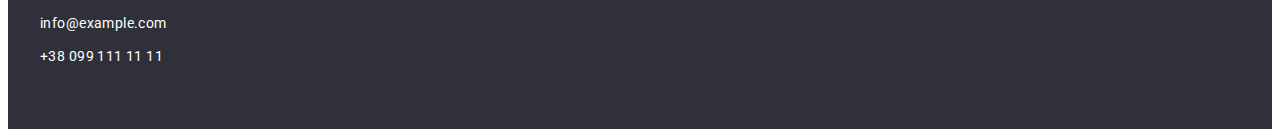
==== commit f3fcd3ad: "нет отцентровки" ====
--- a/portfolio.html
+++ b/portfolio.html
@@ -32,8 +32,8 @@
   <main>
 <!--Навигация по проектам-->
       <section class="section-projects">    
-        <div class="container header-container">  
-        <h2 class="section-title gallery-visually-hidden">Галерея</h2>
+        <div class="container"> 
+        <h2 class="section-title gallery-visually-hidden">Галерея</h2>        
         <ul class="gallery-nav">
             <li class="list"><button type="button" class="sacondary-button">Все</button></li>
             <li class="list"><button type="button" class="sacondary-button">Веб-сайты</button></li>
@@ -41,6 +41,7 @@
             <li class="list"><button type="button" class="sacondary-button">Дизайн</button></li>
             <li class="list"><button type="button" class="sacondary-button">Маркетинг</button></li>
         </ul>
+      
 <!--Проекты-->         
         <ul class="gallery">
             <li class="list">
@@ -56,7 +57,7 @@
                      src="./images/img-9.jpg" 
                      alt="Постер с изображением двух баскетболистов" 
                      width="370" height="294"/>
-                <h3 class="title-works" >Постер <span lang="en">New Orlean vs Golden Star</span></h3>
+                <h3 class="title-works" >Постер <span lang="en"> New Orlean vs Golden Star</span></h3>
                 <p class="kind-works">Дизайн</p>
             </li>
             <li class="list">
@@ -64,7 +65,7 @@
                      src="./images/img-10.jpg" 
                      alt="Эмблема ресторана Seafood" 
                      width="370" height="294"/>
-                <h3 class="title-works">Ресторан<span lang="en">Seafood</span></h3>
+                <h3 class="title-works">Ресторан<span lang="en"> Seafood</span></h3>
                 <p class="kind-works">Приложение</p>
             </li>
             <li class="list">
@@ -72,7 +73,7 @@
                      src="./images/img-11.jpg" 
                      alt="Накладные наушники" 
                      width="370" height="294"/>
-                <h3 class="title-works">Проект<span lang="en">Prime</span></h3>
+                <h3 class="title-works">Проект<span lang="en"> Prime</span></h3>
                 <p class="kind-works">Маркетинг</p>
             </li>
             <li class="list">
@@ -80,7 +81,7 @@
                      src="./images/img-12.jpg" 
                      alt="Две брендовые коробки" 
                      width="370" height="294"/>
-                <h3 class="title-works">Проект<span lang="en">Boxes</span></h3>
+                <h3 class="title-works">Проект<span lang="en"> Boxes</span></h3>
                 <p class="kind-works">Приложение</p>
             </li>
             <li class="list">
@@ -88,7 +89,7 @@
                      src="./images/img-13.jpg" 
                      alt="Монитор" 
                      width="370" height="294"/>
-                <h3 class="title-works"><span lang="en">Inspiration has no Borders</span></h3>
+                <h3 class="title-works"><span lang="en"> Inspiration has no Borders</span></h3>
                 <p class="kind-works">Веб-сайт</p>
             </li>
             <li class="list">
@@ -96,7 +97,7 @@
                      src="./images/img-14.jpg" 
                      alt="Разворот журнала" 
                      width="370" height="294"/>
-                <h3 class="title-works">Издание<span lang="en">Limited Edition</span></h3>
+                <h3 class="title-works">Издание<span lang="en"> Limited Edition</span></h3>
                 <p class="kind-works">Дизайн</p>
             </li>
             <li class="list">
@@ -104,7 +105,7 @@
                      src="./images/img-15.jpg" 
                      alt="Лейба" 
                      width="370" height="294"/>
-                <h3 class="title-works">Проект<span lang="en">LAB</span></h3>
+                <h3 class="title-works">Проект<span lang="en"> LAB</span></h3>
                 <p class="kind-works">Маркетинг</p>
             </li>
             <li class="list">
@@ -112,7 +113,7 @@
                      src="./images/img-16.jpg" 
                      alt="Лейба" 
                      width="370" height="294"/>
-                <h3 class="title-works"><span lang="en">Growing Business</span></h3>
+                <h3 class="title-works"><span lang="en"> Growing Business</span></h3>
                 <p class="kind-works">Приложение</p>
             </li>
         </ul>  
--- a/css/styles.css
+++ b/css/styles.css
@@ -164,16 +164,18 @@
     text-align: center;}
 
 /* Чем мы занимаемся */
-   .directions-photo {display: block;}  
+   .directions-photo {display: block;}
    .section-directions {padding-bottom: 94px;}
    
    .directions-photos 
    {display: flex;
     flex-wrap: wrap;
-    margin-left: -30px;}
+    margin-left: -30px;
+    justify-content: center; }
    .directions-photos .list {width: calc(100% / 4 - 30px);
     margin-left: 30px;
-    text-align: center;}
+    text-align: center;
+    }
 
 
 /* Наша команда */
@@ -198,7 +200,11 @@
               margin-left: -30px;}
 .master-list .list {width: calc(100% / 4 - 30px);
                     margin-left: 30px;
-                    text-align: center;}
+                    text-align: center;
+                    box-shadow: 0px 1px 3px rgba(0, 0, 0, 0.12),
+                                0px 1px 1px rgba(0, 0, 0, 0.14),
+                                0px 2px 1px rgba(0, 0, 0, 0.2);
+                    border-radius: 0px 0px 4px 4px;}
 
     
 /* Футер */  
@@ -232,8 +238,7 @@
     background-color: var(--accent-color);   
     margin-top: 30px;
     border-radius: 4px;
-    border: 0;
-    }
+    border: 0;    }
     
     .hero-button:hover {background-color:#188ce8;}
 
@@ -254,7 +259,9 @@
     line-height: 1.63;
     cursor: pointer;
     border-radius: 4px;
-    border: 0;}  
+    border: 0;
+    padding: 6px 22px;}  
+
  
     /* Портфолио */  
 /* Навигация по проектам */  
@@ -271,52 +278,57 @@
    .list .title-works {
     margin-top: 0px;
     margin-bottom: 4px;
+    padding-left: 24px;    
     padding-top: 0px;
     padding-bottom: 0px; 
     font-weight: 700;
     font-size: 18px;
-    line-height: 2;
-    letter-spacing: 0.06em;
+    line-height: 171%;
+    letter-spacing: 6%;
     color: var(--title-text-color);}
 
   .list .kind-works {
     margin-top: 4px;
     margin-bottom: 0px;
+    padding-left: 24px;
     padding-top: 0px;
     padding-bottom: 0px;    
     font-size: 16px;
-    line-height: 1.88;}
-
-  .gallery-photo {
+    letter-spacing: 3%;
+    line-height: 160%;}
+
+/*НАВИГАЦИЯ ГАЛЕРЕИ*/
+    
+    
+    .gallery-nav 
+  {display: flex;
+  
+  margin-left: -30px;
+  justify-content: center;
+  margin-bottom: 50px;  }
+
+  .gallery-nav .list
+   {width: calc(100% / 6 - 30px);   
+   text-align: center;}    
+       
+   .gallery-photo {
     display: block;
     margin-bottom: 20px;}
 
-  .section-projects {padding-top: 94px;
-                     padding-bottom: 94px;}
-  .gallery-nav {margin-bottom: 50px;}
+  .section-projects {
+    padding-top: 94px;
+    padding-bottom: 94px;}
+  
   .gallery>li {margin-left: 30px;
                margin-bottom: 30px;               
-              border: red 2px solid}
-
-  .gallery-nav 
-  {display: flex;
-  flex-wrap: wrap;
-  margin-left: -30px;}
-
-  .gallery-nav .list
-   {width: calc(100% / 6 - 30px);
-   margin-left: 30px;
-   text-align: center;}
-
+              border: #eeeeee 1px solid}  
 
   .gallery {display: flex;
-           flex-wrap: wrap;}
+           flex-wrap: wrap;
+           justify-content: center;}
    
-  .gallery .list 
-  {width: calc(100% / 4);}
-
+  .gallery .list {width: calc(100% / 4);}
+   .gallery-nav>li:nth-child(n + 2) {margin-left: 8px;}
   .gallery>li:nth-child(3n + 1) {margin-left: 0;} 
   .gallery>li:nth-last-child(-n + 3) {margin-bottom: 0;}
-  .title-works {margin-top: 300px; margin-bottom: 100px;}
-  .kind-works 
-
+  .title-works {margin-top: 300px; margin-bottom: 100px; }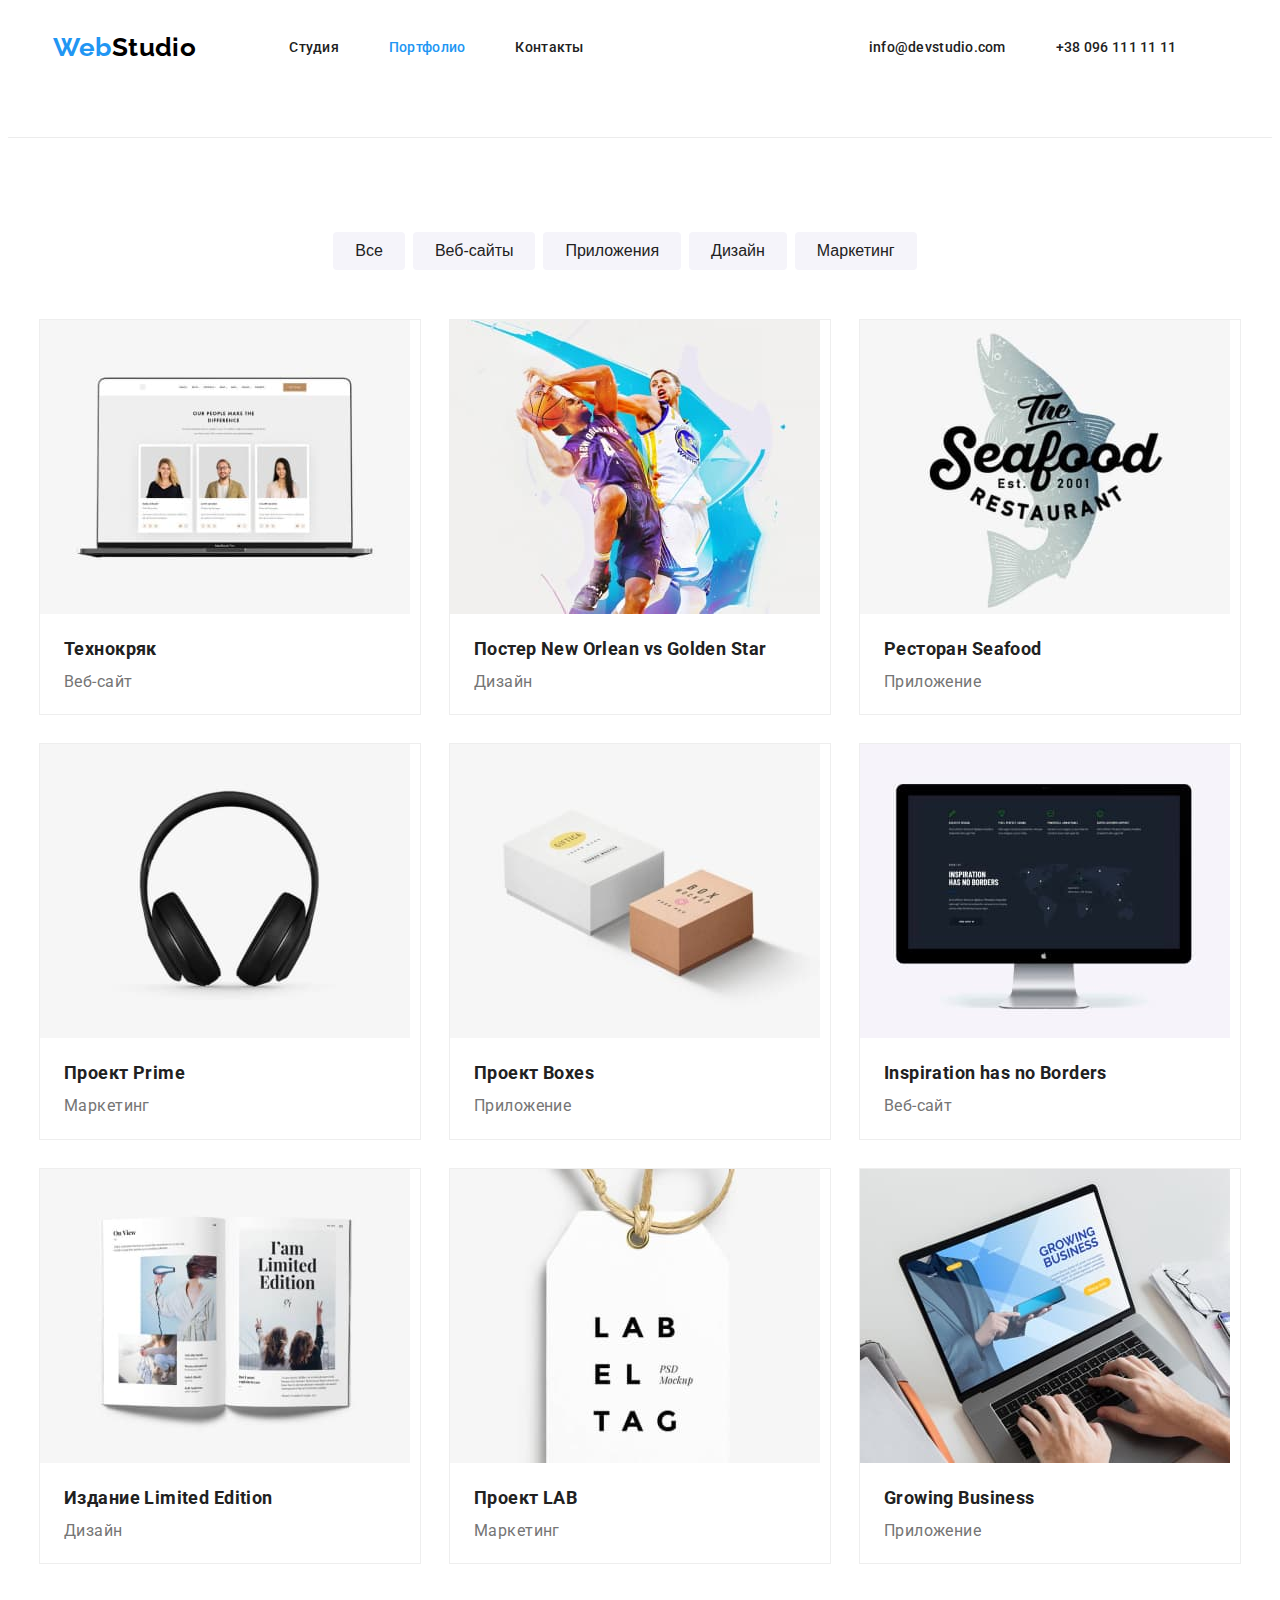
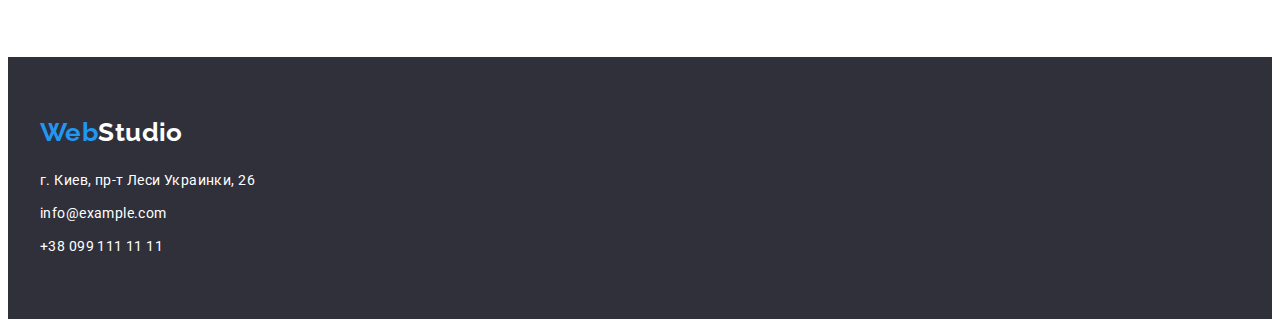
==== commit 5c8a1137: "3дз полностью" ====
--- a/portfolio.html
+++ b/portfolio.html
@@ -45,76 +45,130 @@
 <!--Проекты-->         
         <ul class="gallery">
             <li class="list">
+                <article class="card">
+                  <div class="tumb">
                 <img class="gallery-photo"
                      src="./images/img-8.jpg" 
                      alt="изображение странички веб-сайта ТЕХНОКРЯК " 
                      width="370" height="294"/>
+                 </div>       
+                <div class="card-content">
                 <h3 class="title-works">Технокряк</h3>
                 <p class="kind-works">Веб-сайт</p>
+                </div>
+            </article>
             </li>
             <li class="list">
+                <article class="card">
+                    <div class="tumb">  
                 <img class="gallery-photo"
                      src="./images/img-9.jpg" 
                      alt="Постер с изображением двух баскетболистов" 
                      width="370" height="294"/>
+                     </div>
+                <div class="card-content">
                 <h3 class="title-works" >Постер <span lang="en"> New Orlean vs Golden Star</span></h3>
                 <p class="kind-works">Дизайн</p>
+                </div>
+            </article>
             </li>
             <li class="list">
+                <article class="card">
+                    <div class="tumb">
                 <img class="gallery-photo"
                      src="./images/img-10.jpg" 
                      alt="Эмблема ресторана Seafood" 
                      width="370" height="294"/>
+                     </div>
+                <div class="card-content">
                 <h3 class="title-works">Ресторан<span lang="en"> Seafood</span></h3>
                 <p class="kind-works">Приложение</p>
+                </div>
+            </article>
             </li>
             <li class="list">
+                <article class="card">
+                    <div class="tumb">   
                 <img class="gallery-photo"
                      src="./images/img-11.jpg" 
                      alt="Накладные наушники" 
                      width="370" height="294"/>
+                    </div>
+                <div class="card-content">
                 <h3 class="title-works">Проект<span lang="en"> Prime</span></h3>
                 <p class="kind-works">Маркетинг</p>
+                </div>
+            </article>
             </li>
             <li class="list">
+                <article class="card">
+                    <div class="tumb">   
                 <img class="gallery-photo"
                      src="./images/img-12.jpg" 
                      alt="Две брендовые коробки" 
                      width="370" height="294"/>
+                    </div>
+                <div class="card-content">
                 <h3 class="title-works">Проект<span lang="en"> Boxes</span></h3>
                 <p class="kind-works">Приложение</p>
+                </div>            
+            </article>
             </li>
             <li class="list">
+                <article class="card">
+                    <div class="tumb">   
                 <img class="gallery-photo"
                      src="./images/img-13.jpg" 
                      alt="Монитор" 
                      width="370" height="294"/>
+                    </div>
+                <div class="card-content">
                 <h3 class="title-works"><span lang="en"> Inspiration has no Borders</span></h3>
                 <p class="kind-works">Веб-сайт</p>
+                </div>
+            </article>
             </li>
             <li class="list">
+                <article class="card">
+                    <div class="tumb">   
                 <img class="gallery-photo"
                      src="./images/img-14.jpg" 
                      alt="Разворот журнала" 
                      width="370" height="294"/>
+                    </div>
+                <div class="card-content">
                 <h3 class="title-works">Издание<span lang="en"> Limited Edition</span></h3>
                 <p class="kind-works">Дизайн</p>
+                </div>
+            </article>
             </li>
             <li class="list">
+                <article class="card">     
+                    <div class="tumb">             
                 <img class="gallery-photo"
                      src="./images/img-15.jpg" 
                      alt="Лейба" 
                      width="370" height="294"/>
+                    </div>
+                <div class="card-content">  
                 <h3 class="title-works">Проект<span lang="en"> LAB</span></h3>
                 <p class="kind-works">Маркетинг</p>
+                </div>
+            </article>
             </li>
             <li class="list">
+                <article class="card">
+                    <div class="tumb">   
                 <img class="gallery-photo"
                      src="./images/img-16.jpg" 
                      alt="Лейба" 
                      width="370" height="294"/>
+                    </div>
+                <div class="card-content">
                 <h3 class="title-works"><span lang="en"> Growing Business</span></h3>
                 <p class="kind-works">Приложение</p>
+                </div>
+            </article>
             </li>
         </ul>  
            </div>
--- a/css/styles.css
+++ b/css/styles.css
@@ -277,10 +277,7 @@
 
    .list .title-works {
     margin-top: 0px;
-    margin-bottom: 4px;
-    padding-left: 24px;    
-    padding-top: 0px;
-    padding-bottom: 0px; 
+    margin-bottom: 4px;     
     font-weight: 700;
     font-size: 18px;
     line-height: 171%;
@@ -289,46 +286,47 @@
 
   .list .kind-works {
     margin-top: 4px;
-    margin-bottom: 0px;
-    padding-left: 24px;
-    padding-top: 0px;
-    padding-bottom: 0px;    
+    margin-bottom: 0px;    
     font-size: 16px;
     letter-spacing: 3%;
     line-height: 160%;}
 
 /*НАВИГАЦИЯ ГАЛЕРЕИ*/
     
-    
-    .gallery-nav 
-  {display: flex;
-  
+  .gallery-nav 
+  {display: flex;  
   margin-left: -30px;
   justify-content: center;
-  margin-bottom: 50px;  }
-
-  .gallery-nav .list
-   {width: calc(100% / 6 - 30px);   
-   text-align: center;}    
-       
-   .gallery-photo {
-    display: block;
-    margin-bottom: 20px;}
-
-  .section-projects {
-    padding-top: 94px;
-    padding-bottom: 94px;}
-  
-  .gallery>li {margin-left: 30px;
+  margin-bottom: 50px;}
+  .gallery-nav .list{text-align: center;}    
+  .gallery-nav>li:nth-child(n + 2) {margin-left: 8px;}    
+ 
+  .card {outline: #eeeeee 1px solid;}
+.card-content {padding: 20px 24px;}  
+ /* .gallery>li {margin-left: 30px;
                margin-bottom: 30px;               
-              border: #eeeeee 1px solid}  
-
-  .gallery {display: flex;
-           flex-wrap: wrap;
-           justify-content: center;}
-   
-  .gallery .list {width: calc(100% / 4);}
-   .gallery-nav>li:nth-child(n + 2) {margin-left: 8px;}
-  .gallery>li:nth-child(3n + 1) {margin-left: 0;} 
-  .gallery>li:nth-last-child(-n + 3) {margin-bottom: 0;}
-  .title-works {margin-top: 300px; margin-bottom: 100px; }+               outline: #eeeeee 1px solid;}  */
+
+ .gallery 
+ {padding: 0;
+  margin: 0;
+  list-style: none;
+
+  display: flex;
+  flex-wrap: wrap;
+  margin-left: calc(-1 * 30px);
+  margin-top: calc(-1 * 30px);}
+
+.gallery > .list 
+{flex-basis: calc(100% / 3 - 30px);
+  margin-left: 30px;
+  margin-top: 30px;
+  outline: #eeeeee 1px solid;}
+ 
+.section-projects {
+  padding-top: 94px;
+  padding-bottom: 94px;}
+ 
+  /*.gallery>li:nth-child(3n + 1) {margin-left: 0;} 
+  .gallery>li:nth-last-child(-n + 3) {margin-bottom: 0;}*/
+  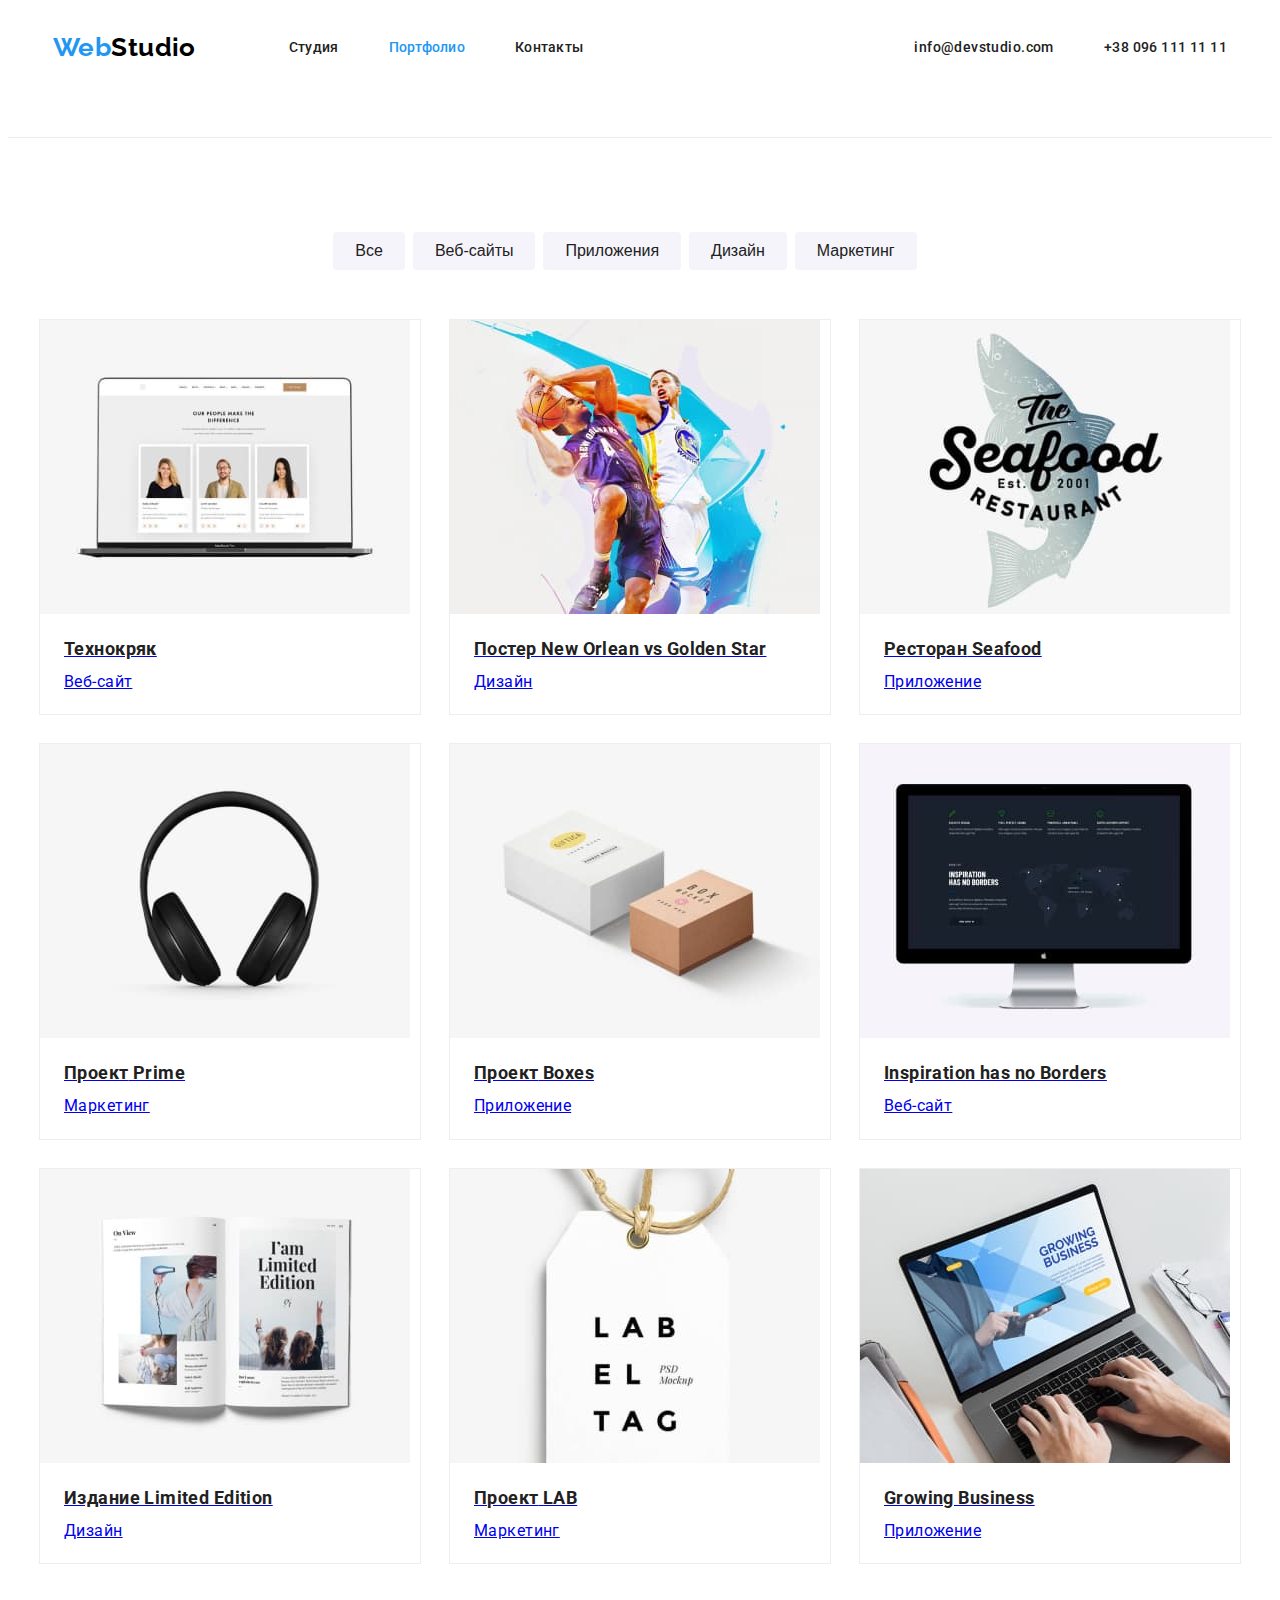
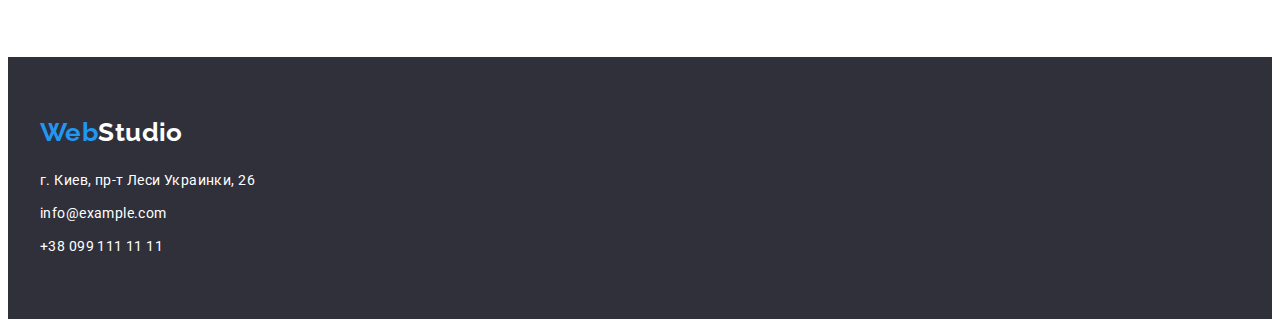
==== commit 5eed6b1e: "3-я ДЗ доработанная" ====
--- a/portfolio.html
+++ b/portfolio.html
@@ -45,7 +45,7 @@
 <!--Проекты-->         
         <ul class="gallery">
             <li class="list">
-                <article class="card">
+                <a href="card">
                   <div class="tumb">
                 <img class="gallery-photo"
                      src="./images/img-8.jpg" 
@@ -56,10 +56,10 @@
                 <h3 class="title-works">Технокряк</h3>
                 <p class="kind-works">Веб-сайт</p>
                 </div>
-            </article>
+            </a>
             </li>
             <li class="list">
-                <article class="card">
+                <a href="card">
                     <div class="tumb">  
                 <img class="gallery-photo"
                      src="./images/img-9.jpg" 
@@ -70,10 +70,10 @@
                 <h3 class="title-works" >Постер <span lang="en"> New Orlean vs Golden Star</span></h3>
                 <p class="kind-works">Дизайн</p>
                 </div>
-            </article>
+            </a>
             </li>
             <li class="list">
-                <article class="card">
+                <a href="card">
                     <div class="tumb">
                 <img class="gallery-photo"
                      src="./images/img-10.jpg" 
@@ -84,10 +84,10 @@
                 <h3 class="title-works">Ресторан<span lang="en"> Seafood</span></h3>
                 <p class="kind-works">Приложение</p>
                 </div>
-            </article>
+            </a>
             </li>
             <li class="list">
-                <article class="card">
+                <a href="card">
                     <div class="tumb">   
                 <img class="gallery-photo"
                      src="./images/img-11.jpg" 
@@ -98,10 +98,10 @@
                 <h3 class="title-works">Проект<span lang="en"> Prime</span></h3>
                 <p class="kind-works">Маркетинг</p>
                 </div>
-            </article>
+            </a>
             </li>
             <li class="list">
-                <article class="card">
+                <a href="card">
                     <div class="tumb">   
                 <img class="gallery-photo"
                      src="./images/img-12.jpg" 
@@ -112,10 +112,10 @@
                 <h3 class="title-works">Проект<span lang="en"> Boxes</span></h3>
                 <p class="kind-works">Приложение</p>
                 </div>            
-            </article>
+            </a>
             </li>
             <li class="list">
-                <article class="card">
+                <a href="card">
                     <div class="tumb">   
                 <img class="gallery-photo"
                      src="./images/img-13.jpg" 
@@ -126,10 +126,10 @@
                 <h3 class="title-works"><span lang="en"> Inspiration has no Borders</span></h3>
                 <p class="kind-works">Веб-сайт</p>
                 </div>
-            </article>
+            </a>
             </li>
             <li class="list">
-                <article class="card">
+                <a href="card">
                     <div class="tumb">   
                 <img class="gallery-photo"
                      src="./images/img-14.jpg" 
@@ -140,10 +140,10 @@
                 <h3 class="title-works">Издание<span lang="en"> Limited Edition</span></h3>
                 <p class="kind-works">Дизайн</p>
                 </div>
-            </article>
+            </a>
             </li>
             <li class="list">
-                <article class="card">     
+                <a href="card">
                     <div class="tumb">             
                 <img class="gallery-photo"
                      src="./images/img-15.jpg" 
@@ -154,10 +154,10 @@
                 <h3 class="title-works">Проект<span lang="en"> LAB</span></h3>
                 <p class="kind-works">Маркетинг</p>
                 </div>
-            </article>
+            </a>
             </li>
             <li class="list">
-                <article class="card">
+                <a href="card">
                     <div class="tumb">   
                 <img class="gallery-photo"
                      src="./images/img-16.jpg" 
@@ -168,7 +168,7 @@
                 <h3 class="title-works"><span lang="en"> Growing Business</span></h3>
                 <p class="kind-works">Приложение</p>
                 </div>
-            </article>
+            </a>
             </li>
         </ul>  
            </div>
--- a/css/styles.css
+++ b/css/styles.css
@@ -54,7 +54,7 @@
     line-height: 1.17;
     text-align: center;
     color: var(--title-text-color);    
-    padding-bottom: 50px;} 
+    margin-bottom: 50px;} 
 
   .advantage-visually-hidden {
     position: absolute;
@@ -88,22 +88,25 @@
     color: var(--title-text-color);
     padding-top: 32px;
     padding-bottom: 32px;
-    flex-shrink:1}
+    flex-shrink:1
+    }
     .header-site-nav .list:nth-child(2) {margin: 0px 50px 0px 50px;}
-    .header-site-nav .list:nth-child(3) {margin-right: 285px;}
-    .header-site-auth .link:nth-child(1) {margin-right: 50px;}
-    .header-site-auth .link:nth-last-child(2) {padding-right: auto; }
+    .header-site-nav .list:nth-child(3) {margin-right: 331px;}
+    .header-site-auth .list:nth-child(2) {margin-left: 50px;}
+    .header-site-auth .link:nth-last-child(2) {/*padding-right: auto;*/
+    padding-right: 0px; }
 
   .header-site-nav .link.header-current {color: var(--accent-color);}  
   .header-site-auth .link {
     font-weight: 500;
     line-height: 1.14;
-    letter-spacing: 0.02em;
+    letter-spacing: 2%;
     color: var(--title-text-color);
     padding-top: 32px;
     padding-bottom: 32px;
-    flex-shrink:1}
-    
+    margin-left: auto;
+    }
+    .header-site-auth .li {display: block;}
     .header-container {
                       flex-direction: row;
                       display: flex;
@@ -113,13 +116,16 @@
  .header-container, .content-nav,
  .header-site-nav, .header-site-auth {display: flex;
                                       align-items: center;}
- 
+.header-site-auth {justify-content: flex-end;}
   
    
 
   
 /* Герой */    
-.hero {background-color: #2f303a;}
+.hero 
+{background-color: #2f303a;
+  padding: 200px 0px 200px 0px;
+  text-align: center;}
 .hero-title {
     font-weight: 900;
     font-size: 44px;
@@ -130,14 +136,9 @@
     color: var(--white-color);
     max-width: 55%;
     margin-left: auto;
-    margin-right: auto;}
-      
-
-  .container-hero {
-   padding: 200px 0px 200px 0px;
-   text-align: center;
-   }
-      
+    margin-right: auto;}   
+
+  
 /* Преимущества */  
     .section-advantage {
       padding-top: 94px;
@@ -150,7 +151,8 @@
     {font-weight: 700;
     line-height: 1.14;
     text-transform: uppercase;
-    color: var(--title-text-color);
+    color: var(--title-text-color);     
+   
     margin-bottom: 10px;}
 
     .advantage-site-nav 
@@ -160,8 +162,7 @@
 
     .advantage-site-nav .list 
     {width: calc(100% / 4 - 30px);
-    margin-left: 30px;
-    text-align: center;}
+    margin-left: 30px;    }
 
 /* Чем мы занимаемся */
    .directions-photo {display: block;}
@@ -172,10 +173,9 @@
     flex-wrap: wrap;
     margin-left: -30px;
     justify-content: center; }
-   .directions-photos .list {width: calc(100% / 4 - 30px);
-    margin-left: 30px;
-    text-align: center;
-    }
+   .directions-photos .list 
+   {margin-left: 30px;
+    text-align: center;}
 
 
 /* Наша команда */
@@ -186,15 +186,18 @@
     line-height: 1.19;
     color: var(--title-text-color);}
 
-    .our-team-employee {margin-top: 30px;
-                        margin-bottom: 10px;}  
+    .our-team-employee {margin-bottom: 10px;
+                        color: var(--title-text-color);}  
 
    .our-team .our-team-position {
     font-size: 16px;
     line-height: 1.19;} 
+    .our {padding-top: 30px;
+          padding-bottom: 30px;}
 
     .section-our-team {padding-top: 94px;
-                       padding-bottom: 94px;}
+                       padding-bottom: 94px;
+                       background-color: #f5f4fa;}
 .master-list {display: flex;
               flex-wrap: wrap;
               margin-left: -30px;}
@@ -217,10 +220,11 @@
     font-weight: 700;
     font-size: 26px;
     line-height: 1.19;
-    color: var(--white-color);}  
+    color: var(--white-color);
+    margin-bottom: 20px;}  
 
     .footer-logo-design {color: var(--accent-color);}
-    .footer-contact .futer-item {margin-top: 20px;}  
+    
     .footer-contact {font-style: normal;
                      margin-top: 20px;}  
     .futer-item .link {color: var(--sacondary-white-color);}
@@ -238,7 +242,8 @@
     background-color: var(--accent-color);   
     margin-top: 30px;
     border-radius: 4px;
-    border: 0;    }
+    border: 0;
+    padding: 10px 32px;  }
     
     .hero-button:hover {background-color:#188ce8;}
 
@@ -301,7 +306,8 @@
   .gallery-nav .list{text-align: center;}    
   .gallery-nav>li:nth-child(n + 2) {margin-left: 8px;}    
  
-  .card {outline: #eeeeee 1px solid;}
+  .card {outline: #eeeeee 1px solid;
+         display: block;}
 .card-content {padding: 20px 24px;}  
  /* .gallery>li {margin-left: 30px;
                margin-bottom: 30px;               
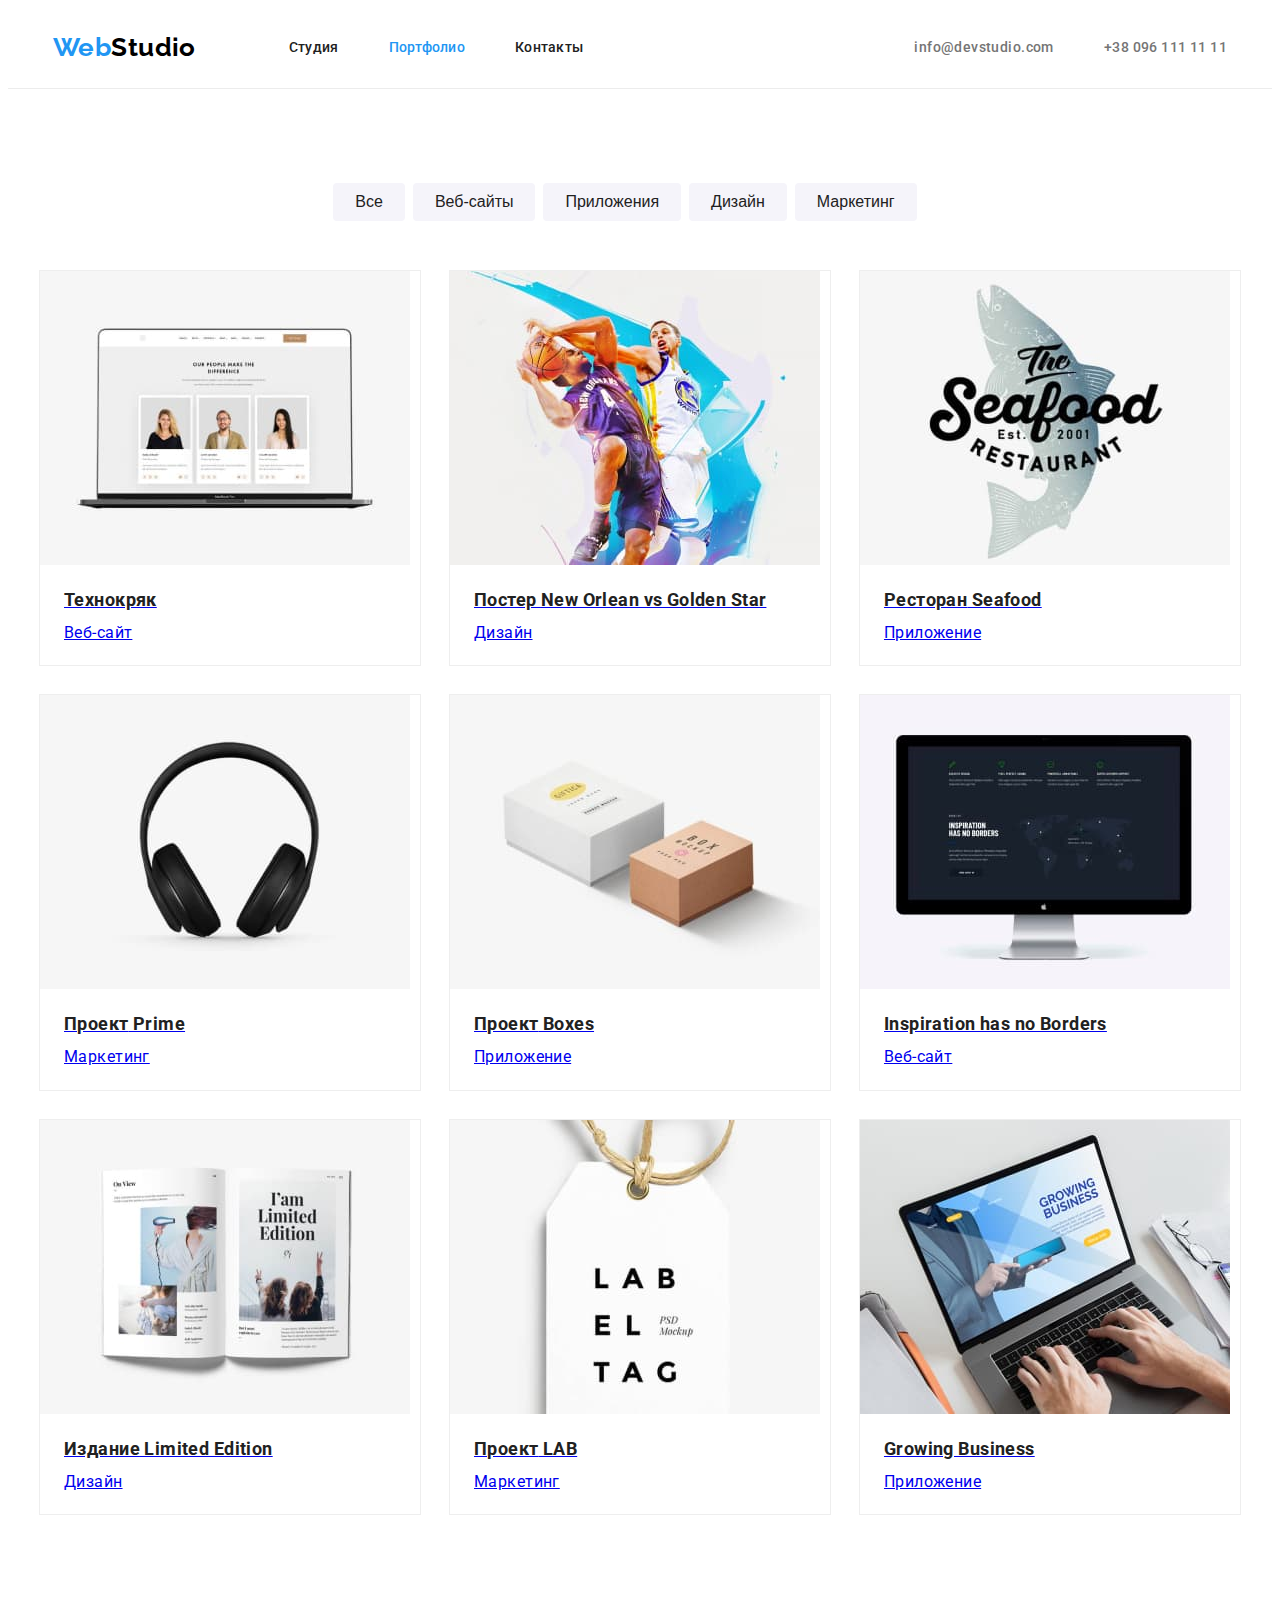
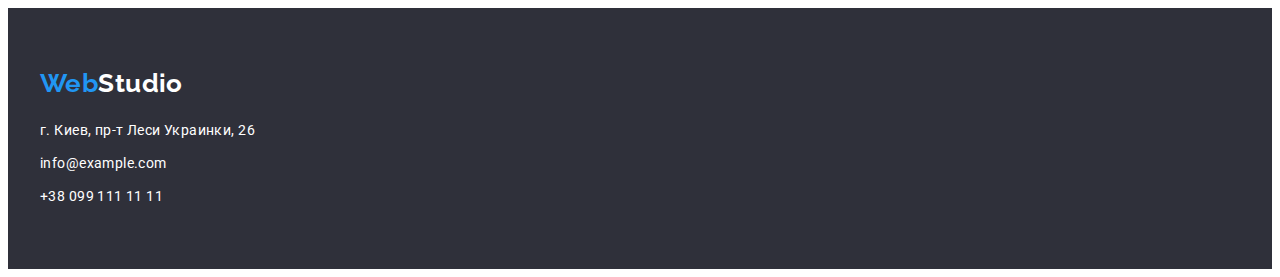
==== commit 3ed7ebcf: "доработанное ДЗ-3" ====
--- a/portfolio.html
+++ b/portfolio.html
@@ -45,7 +45,7 @@
 <!--Проекты-->         
         <ul class="gallery">
             <li class="list">
-                <a href="card">
+                <a href="card" style="display: block;">
                   <div class="tumb">
                 <img class="gallery-photo"
                      src="./images/img-8.jpg" 
@@ -59,7 +59,7 @@
             </a>
             </li>
             <li class="list">
-                <a href="card">
+                <a href="card" style="display: block;">
                     <div class="tumb">  
                 <img class="gallery-photo"
                      src="./images/img-9.jpg" 
@@ -73,7 +73,7 @@
             </a>
             </li>
             <li class="list">
-                <a href="card">
+                <a href="card" style="display: block;">
                     <div class="tumb">
                 <img class="gallery-photo"
                      src="./images/img-10.jpg" 
@@ -87,7 +87,7 @@
             </a>
             </li>
             <li class="list">
-                <a href="card">
+                <a href="card" style="display: block;">
                     <div class="tumb">   
                 <img class="gallery-photo"
                      src="./images/img-11.jpg" 
@@ -101,7 +101,7 @@
             </a>
             </li>
             <li class="list">
-                <a href="card">
+                <a href="card" style="display: block;">
                     <div class="tumb">   
                 <img class="gallery-photo"
                      src="./images/img-12.jpg" 
@@ -115,7 +115,7 @@
             </a>
             </li>
             <li class="list">
-                <a href="card">
+                <a href="card" style="display: block;">
                     <div class="tumb">   
                 <img class="gallery-photo"
                      src="./images/img-13.jpg" 
@@ -129,7 +129,7 @@
             </a>
             </li>
             <li class="list">
-                <a href="card">
+                <a href="card" style="display: block;">
                     <div class="tumb">   
                 <img class="gallery-photo"
                      src="./images/img-14.jpg" 
@@ -143,7 +143,7 @@
             </a>
             </li>
             <li class="list">
-                <a href="card">
+                <a href="card" style="display: block;">
                     <div class="tumb">             
                 <img class="gallery-photo"
                      src="./images/img-15.jpg" 
@@ -157,7 +157,7 @@
             </a>
             </li>
             <li class="list">
-                <a href="card">
+                <a href="card" style="display: block;">
                     <div class="tumb">   
                 <img class="gallery-photo"
                      src="./images/img-16.jpg" 
--- a/css/styles.css
+++ b/css/styles.css
@@ -70,8 +70,7 @@
   .header {
     background-color: var(--white-color);
     border-bottom: #ECECEC solid 1px;
-    padding: 24px 0px 25px 0px; 
-    height: 80px;}  
+    padding: 24px 0px 25px 0px;}  
     
 
   .header-site-nav .link:hover,
@@ -94,19 +93,25 @@
     .header-site-nav .list:nth-child(3) {margin-right: 331px;}
     .header-site-auth .list:nth-child(2) {margin-left: 50px;}
     .header-site-auth .link:nth-last-child(2) {/*padding-right: auto;*/
-    padding-right: 0px; }
+    padding-right: 0px;
+  
+   }
 
   .header-site-nav .link.header-current {color: var(--accent-color);}  
   .header-site-auth .link {
     font-weight: 500;
     line-height: 1.14;
     letter-spacing: 2%;
-    color: var(--title-text-color);
+    color: var(--primary-text-color);
     padding-top: 32px;
-    padding-bottom: 32px;
-    margin-left: auto;
+    padding-bottom: 32px;    
+    text-align: right;
     }
-    .header-site-auth .li {display: block;}
+    .header-site-auth .li 
+    {display: block;
+    position: absolute; 
+    box-sizing: content-box; 
+  }
     .header-container {
                       flex-direction: row;
                       display: flex;
@@ -221,12 +226,12 @@
     font-size: 26px;
     line-height: 1.19;
     color: var(--white-color);
-    margin-bottom: 20px;}  
+    margin-bottom: 20px;
+    display:inline-block;}  
 
     .footer-logo-design {color: var(--accent-color);}
     
-    .footer-contact {font-style: normal;
-                     margin-top: 20px;}  
+    .footer-contact {font-style: normal;}  
     .futer-item .link {color: var(--sacondary-white-color);}
     .footer-contact .contact-location {color: var(--white-color);}  
     .futer-item .list:not(:first-child){margin-top: 9px;}
@@ -307,7 +312,7 @@
   .gallery-nav>li:nth-child(n + 2) {margin-left: 8px;}    
  
   .card {outline: #eeeeee 1px solid;
-         display: block;}
+        }
 .card-content {padding: 20px 24px;}  
  /* .gallery>li {margin-left: 30px;
                margin-bottom: 30px;               
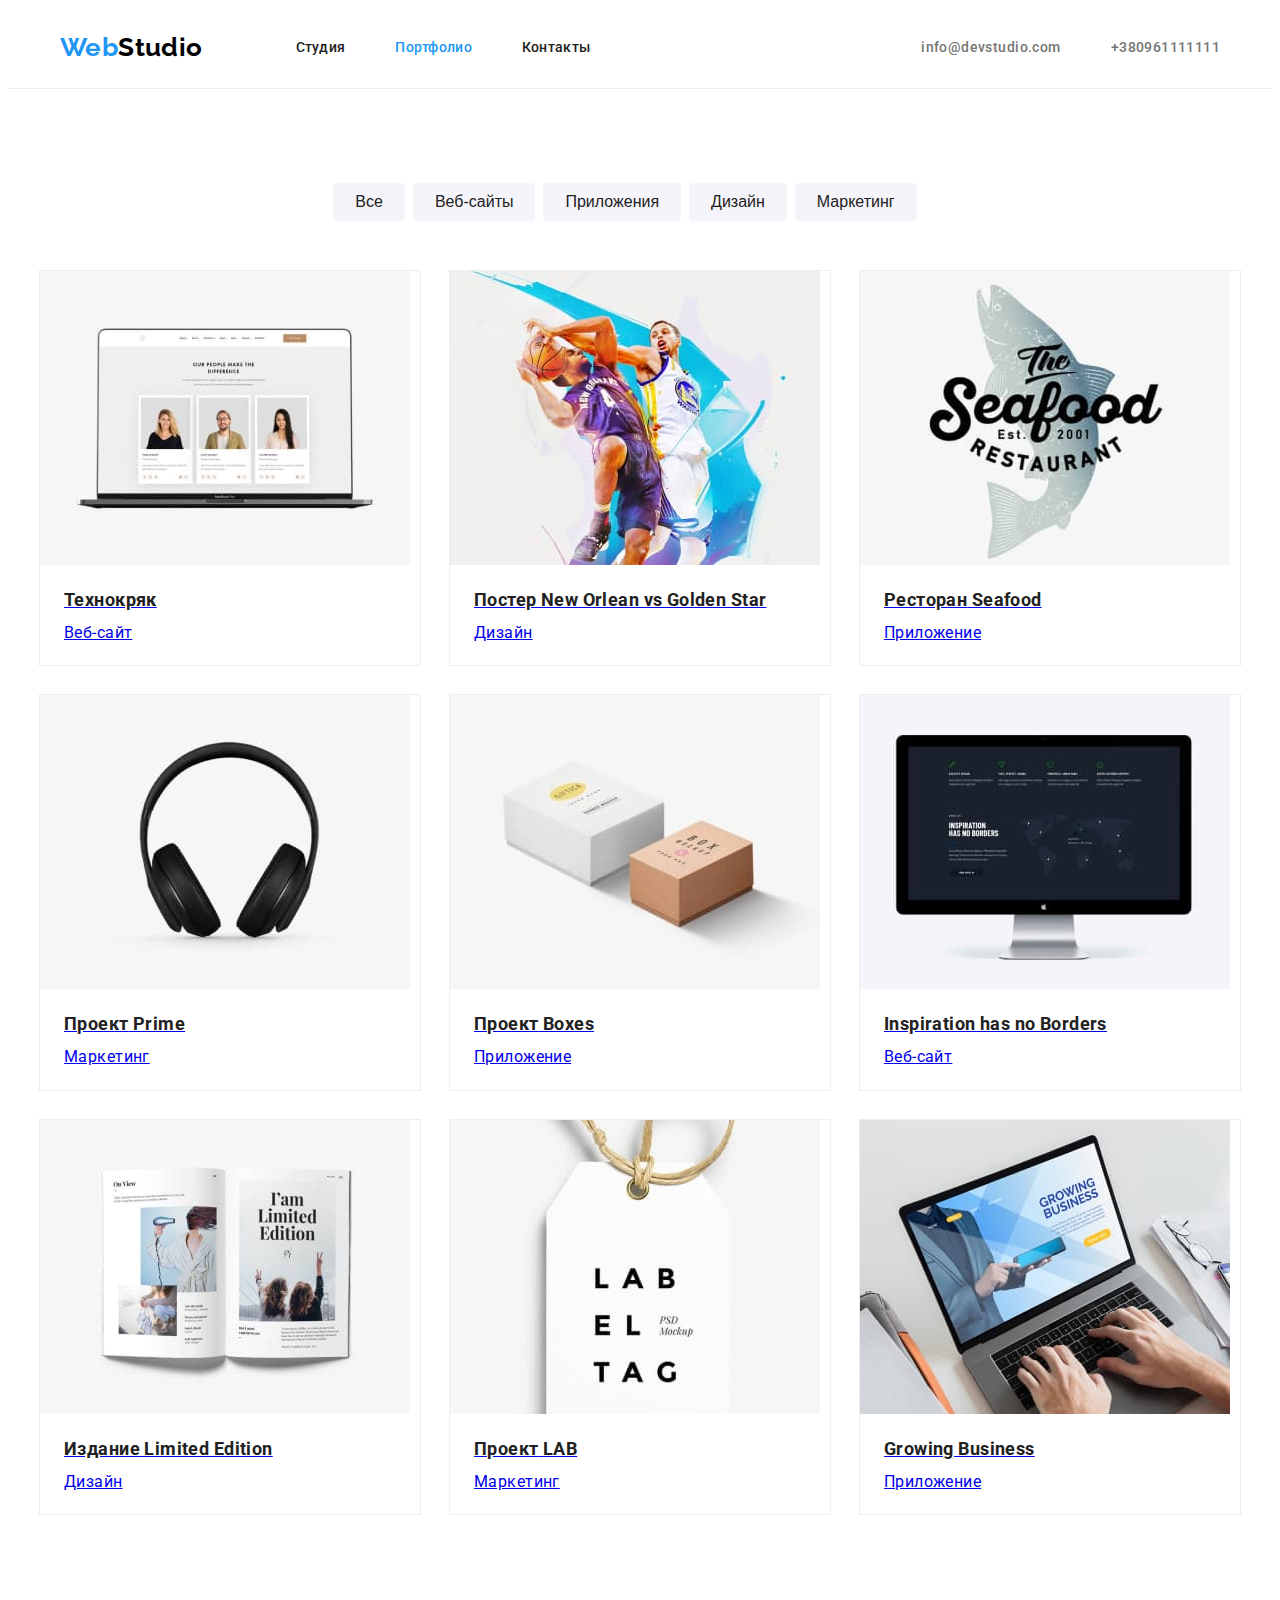
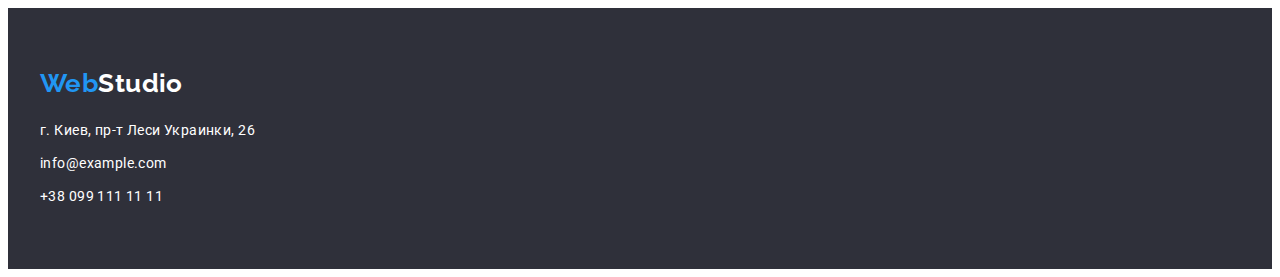
==== commit 2f92d089: "телефон на 2 стр. поправила" ====
--- a/portfolio.html
+++ b/portfolio.html
@@ -25,7 +25,7 @@
       </nav>
       <ul class="header-site-auth">
         <li class="list"><a href="mailto:info@devstudio.com" class="link" target="blank" rel="noopener noreferrer">info@devstudio.com</a></li>
-        <li class="list"><a href="tel:+380961111111" class="link">+38 096 111 11 11</a></li>  
+        <li class="list"><a href="tel:+380961111111" class="link">+380961111111</a></li>  
       </ul> 
     </div>
   </header> 
